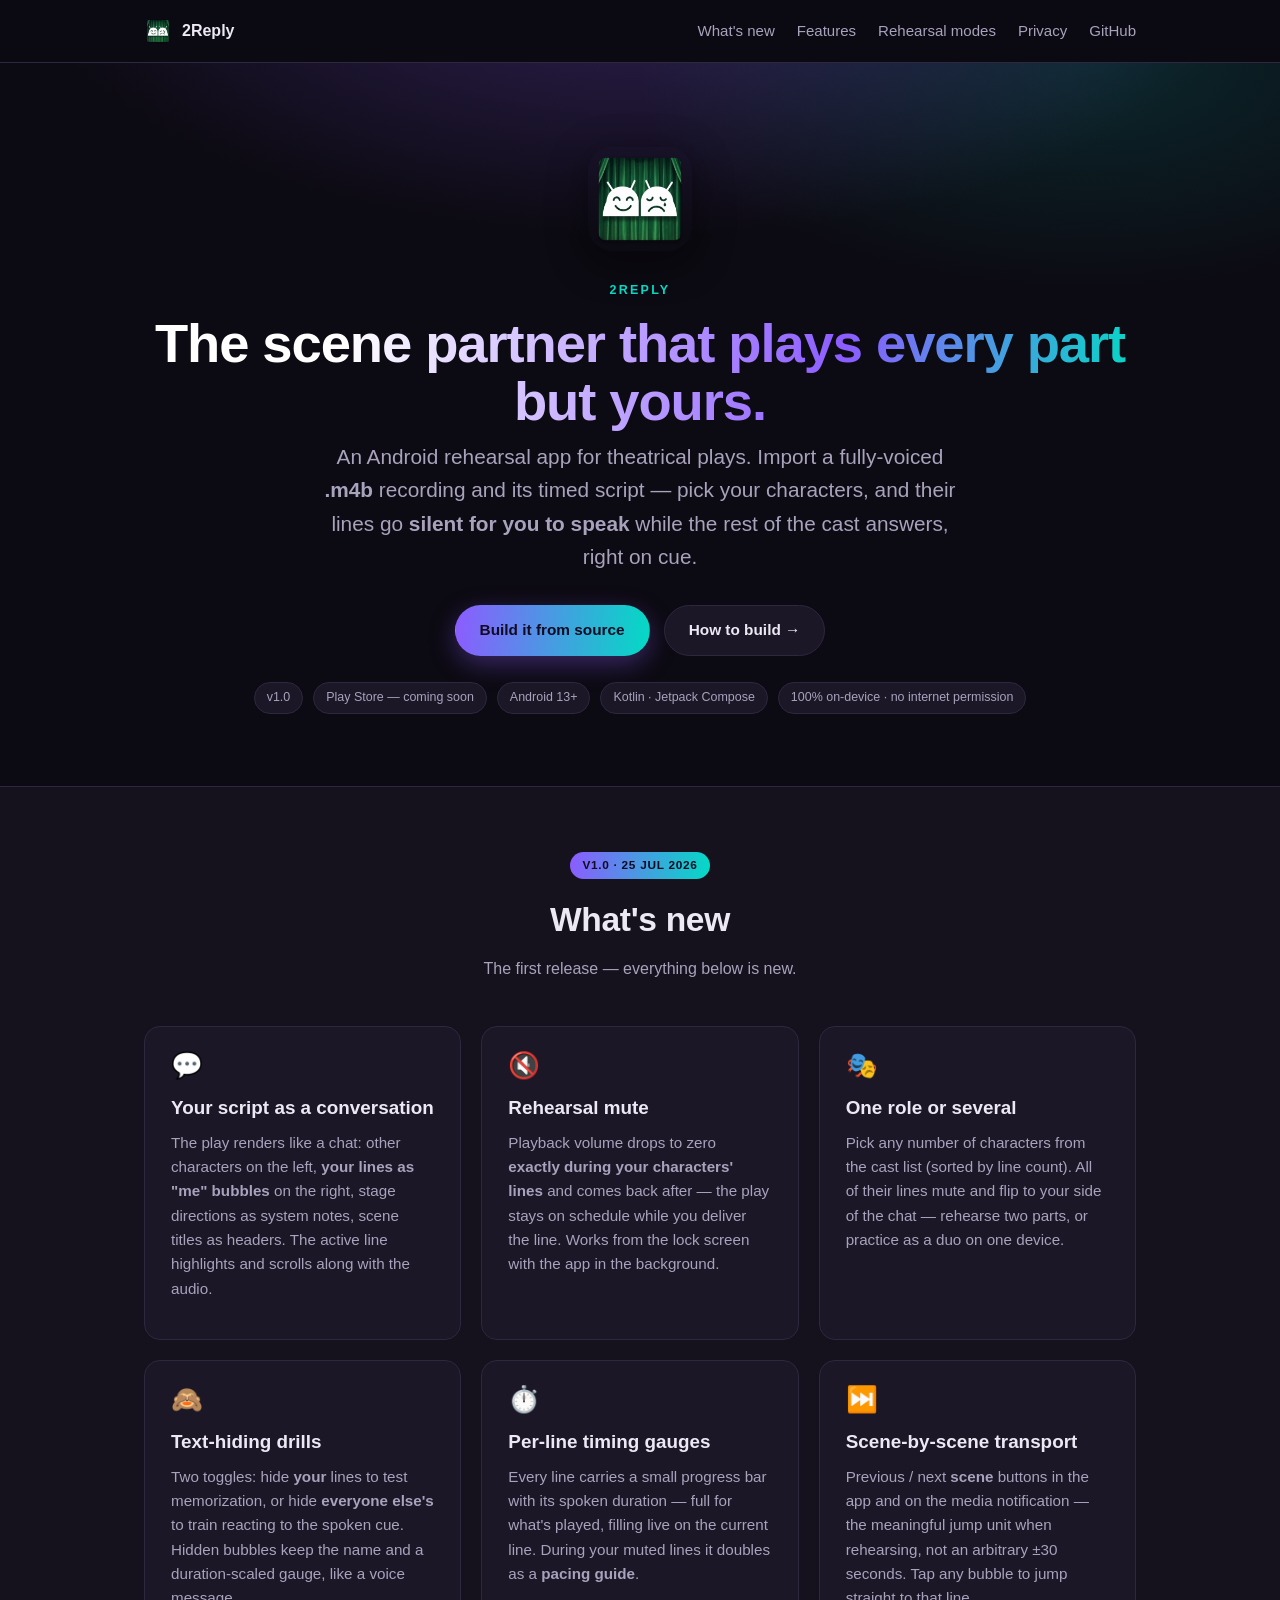
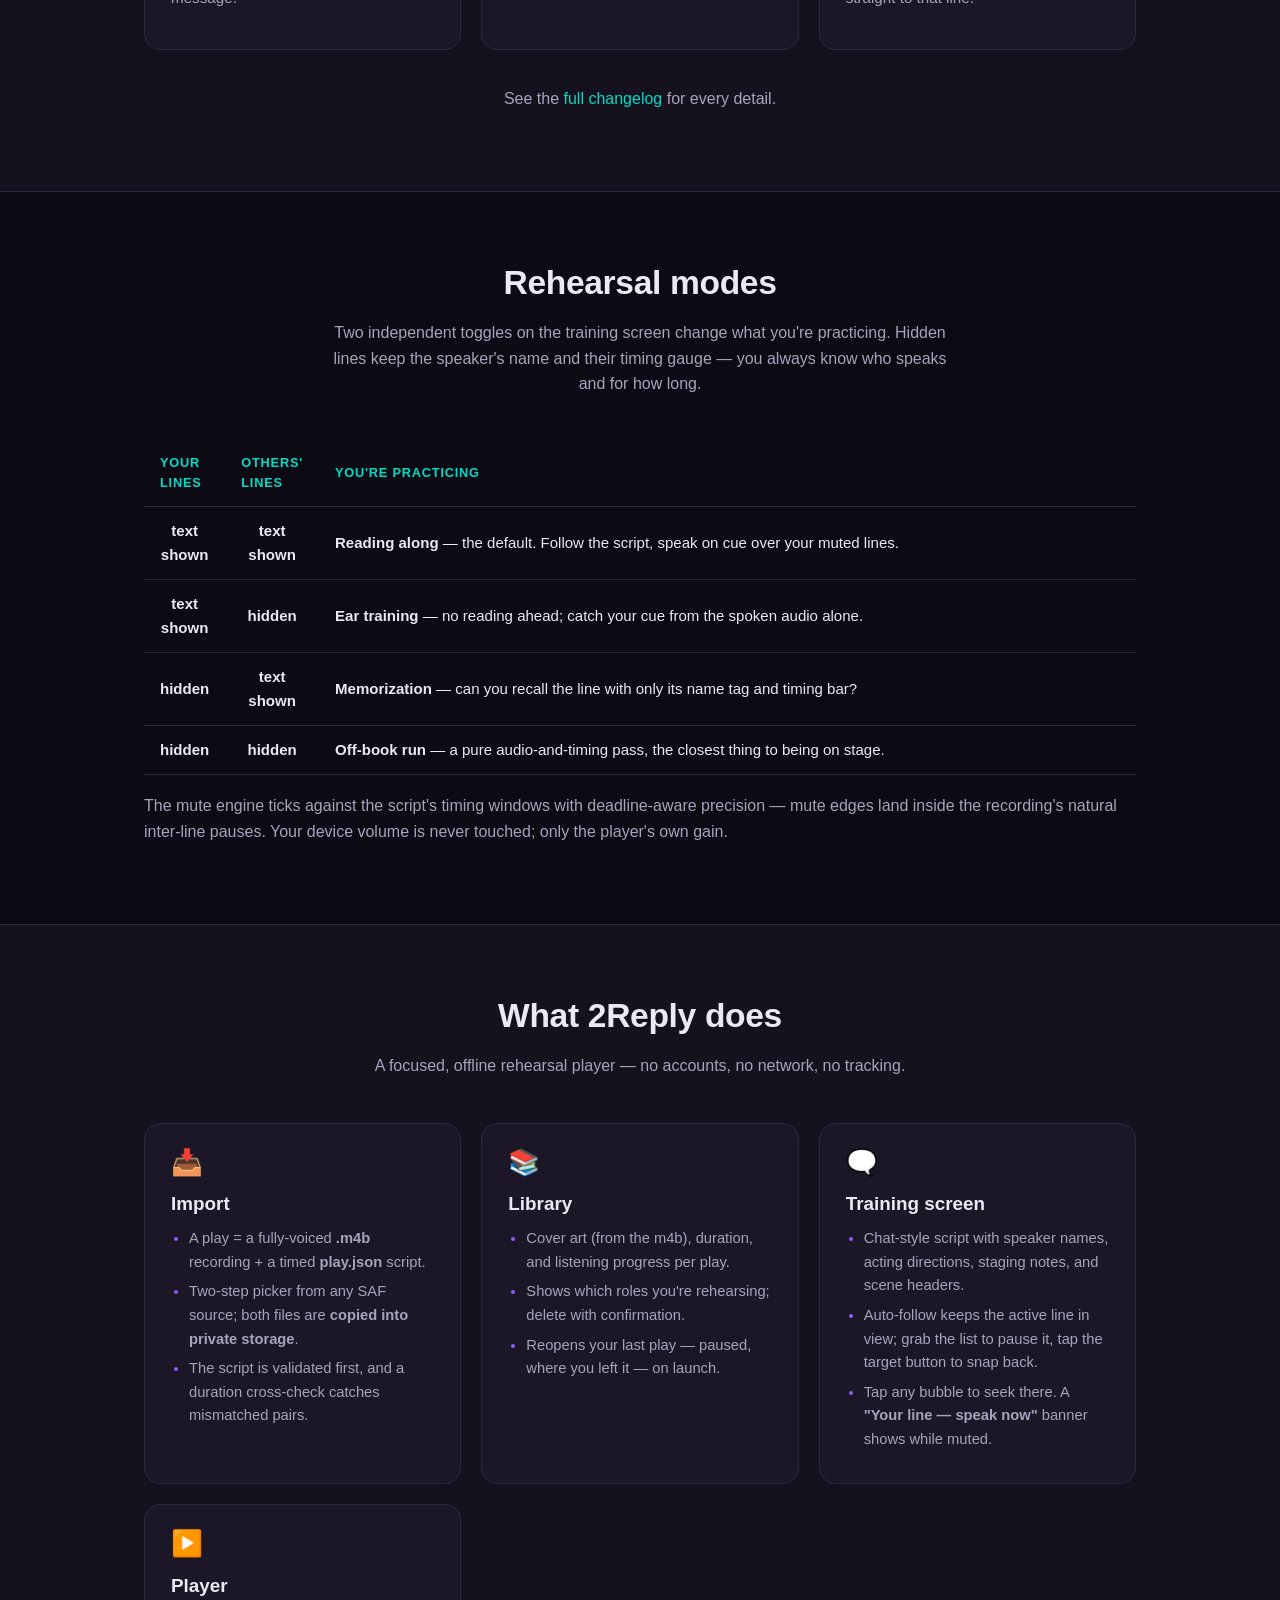
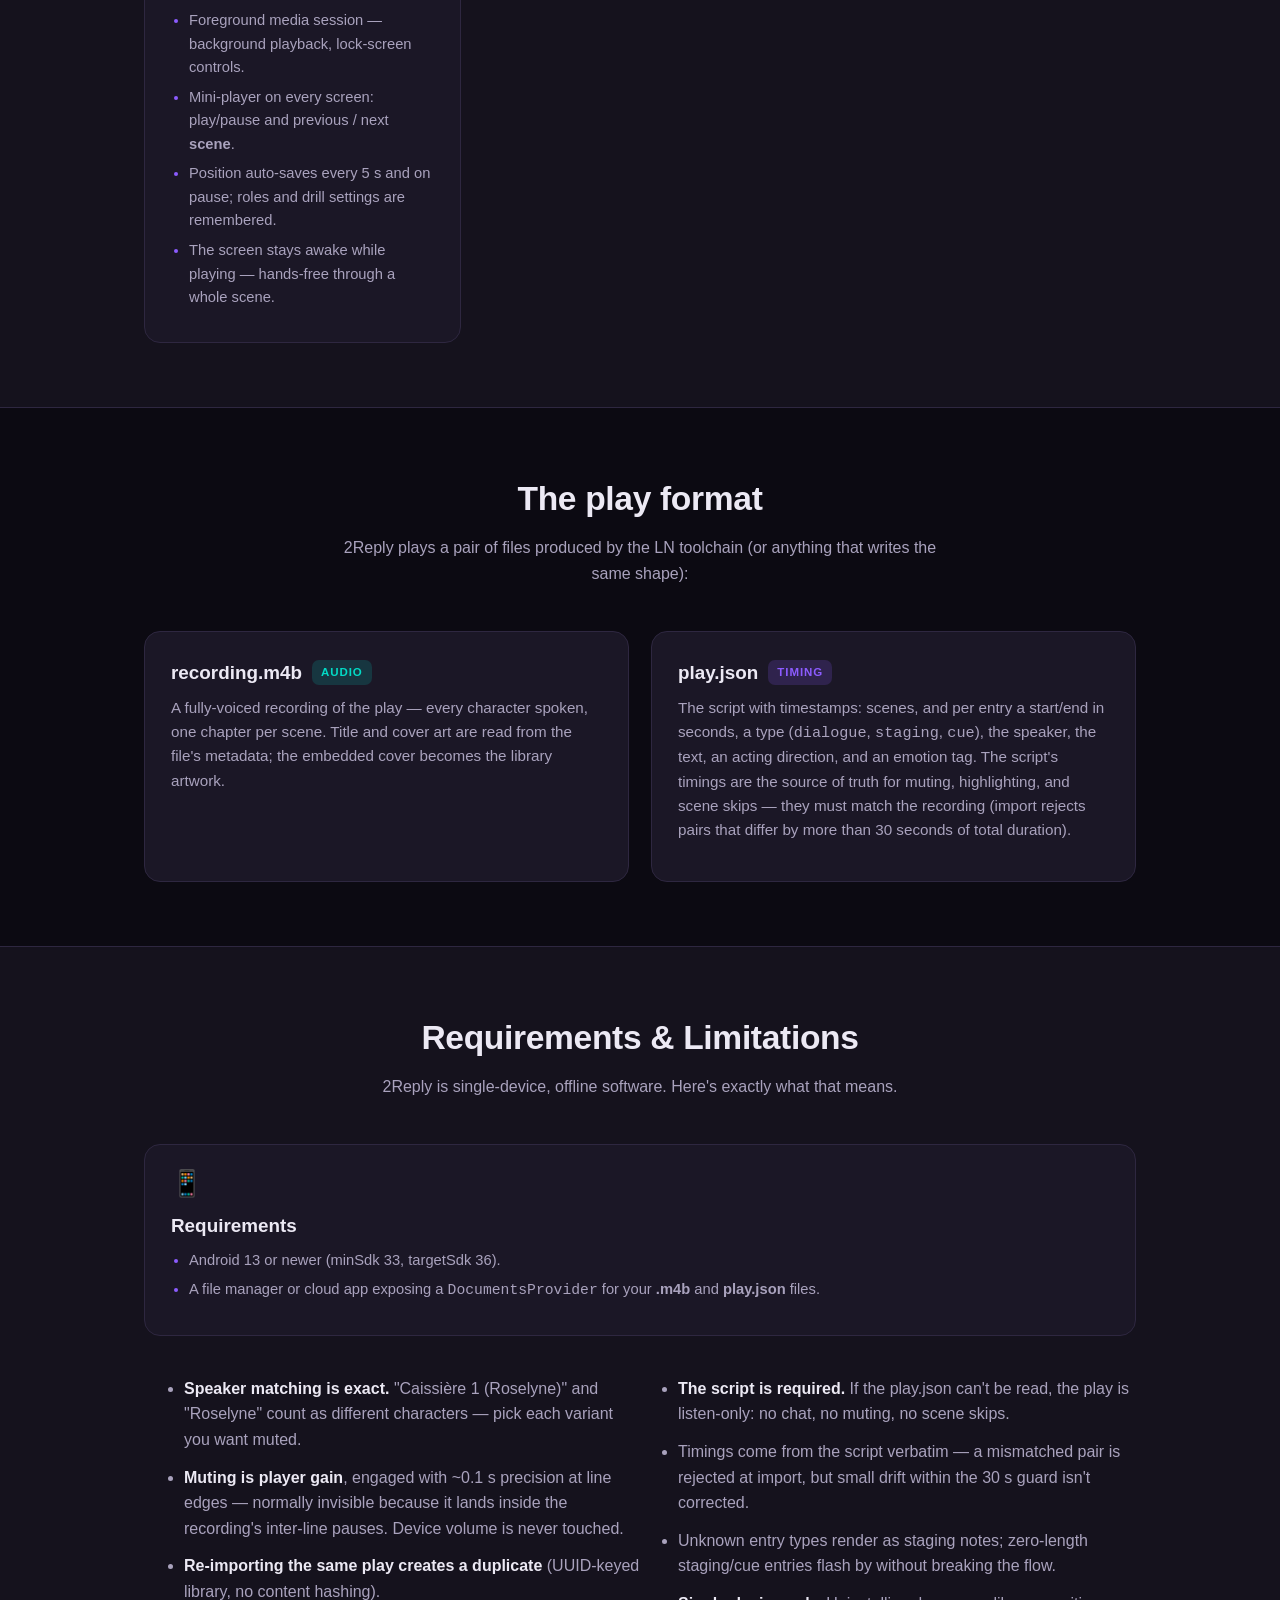
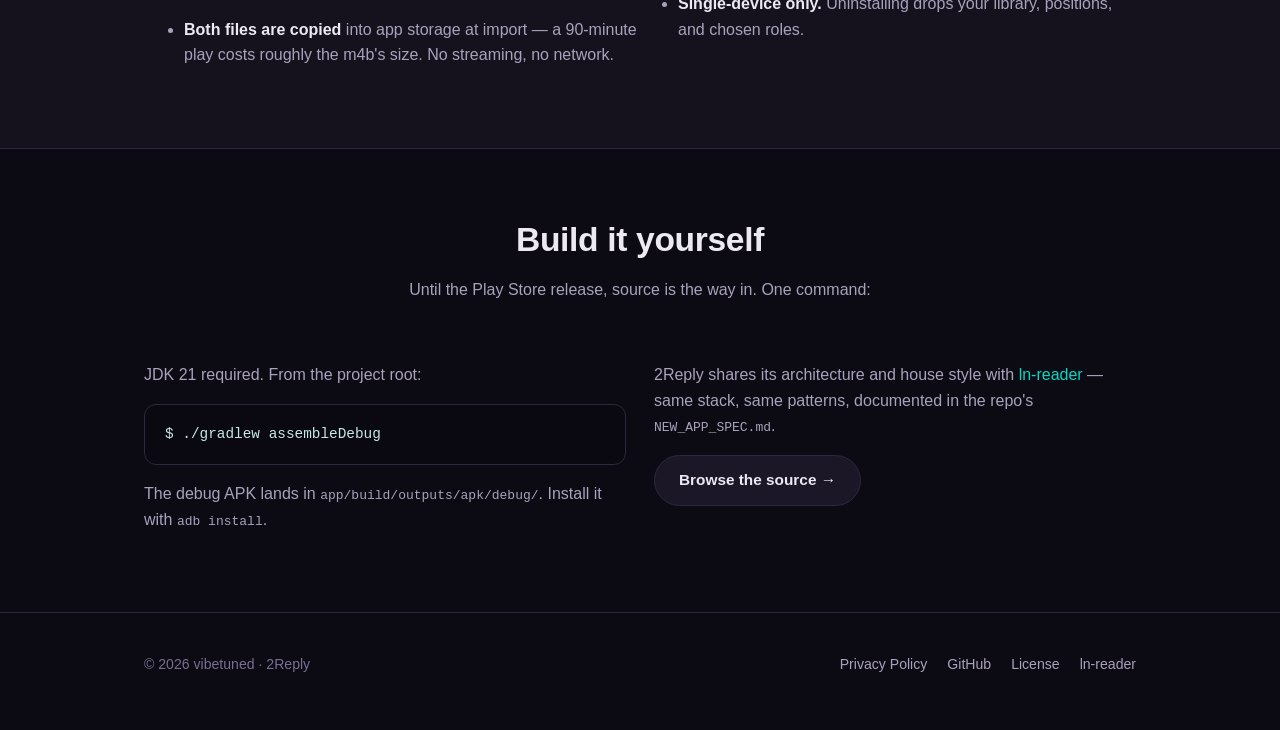
==== docs/index.html @ d9cfae7e "first commit" ====
<!DOCTYPE html>
<html lang="en">
<head>
  <meta charset="utf-8" />
  <meta name="viewport" content="width=device-width, initial-scale=1" />
  <title>2Reply — rehearse your lines</title>
  <meta name="description" content="An Android rehearsal partner for theatrical plays. Import a fully-voiced recording plus its timed script; your characters' lines go silent for you to speak while the rest of the cast answers on cue." />
  <link rel="icon" type="image/webp" href="assets/favicon.webp" />
  <link rel="stylesheet" href="assets/css/style.css" />
  <meta property="og:title" content="2Reply — rehearse your lines" />
  <meta property="og:description" content="The Android app that plays every part but yours. Synced chat-style script, per-line timing gauges, memorization drills — 100% on-device." />
  <meta property="og:type" content="website" />
</head>
<body>
  <nav class="nav">
    <div class="wrap">
      <a class="nav-brand" href="index.html">
        <img src="assets/icon.webp" alt="2Reply icon" />
        <span>2Reply</span>
      </a>
      <div class="nav-links">
        <a href="#whatsnew">What's new</a>
        <a href="#features" class="hide-sm">Features</a>
        <a href="#modes" class="hide-sm">Rehearsal&nbsp;modes</a>
        <a href="privacy.html">Privacy</a>
        <a href="https://github.com/vibetuned/to-reply">GitHub</a>
      </div>
    </div>
  </nav>

  <header class="hero">
    <div class="wrap">
      <img class="hero-icon" src="assets/icon.webp" alt="2Reply app icon" />
      <p class="eyebrow">2Reply</p>
      <h1>The scene partner that plays every part but yours.</h1>
      <p class="tagline">
        An Android rehearsal app for theatrical plays. Import a fully-voiced
        <strong>.m4b</strong> recording and its timed script — pick your characters, and
        their lines go <strong>silent for you to speak</strong> while the rest of the cast
        answers, right on cue.
      </p>
      <div class="cta-row">
        <a class="btn btn-primary" href="https://github.com/vibetuned/to-reply">Build it from source</a>
        <a class="btn btn-ghost" href="#build">How to build →</a>
      </div>
      <div class="badge-row">
        <span class="badge">v1.0</span>
        <span class="badge">Play Store — coming soon</span>
        <span class="badge">Android 13+</span>
        <span class="badge">Kotlin · Jetpack Compose</span>
        <span class="badge">100% on-device · no internet permission</span>
      </div>
    </div>
  </header>

  <!-- What's new -->
  <section id="whatsnew" class="alt">
    <div class="wrap">
      <div class="section-head">
        <span class="ver-pill">v1.0 · 25 Jul 2026</span>
        <h2>What's new</h2>
        <p>The first release — everything below is new.</p>
      </div>
      <div class="grid">
        <div class="card">
          <span class="ico">💬</span>
          <h3>Your script as a conversation</h3>
          <p>The play renders like a chat: other characters on the left, <strong>your lines as "me" bubbles</strong> on the right, stage directions as system notes, scene titles as headers. The active line highlights and scrolls along with the audio.</p>
        </div>
        <div class="card">
          <span class="ico">🔇</span>
          <h3>Rehearsal mute</h3>
          <p>Playback volume drops to zero <strong>exactly during your characters' lines</strong> and comes back after — the play stays on schedule while you deliver the line. Works from the lock screen with the app in the background.</p>
        </div>
        <div class="card">
          <span class="ico">🎭</span>
          <h3>One role or several</h3>
          <p>Pick any number of characters from the cast list (sorted by line count). All of their lines mute and flip to your side of the chat — rehearse two parts, or practice as a duo on one device.</p>
        </div>
        <div class="card">
          <span class="ico">🙈</span>
          <h3>Text-hiding drills</h3>
          <p>Two toggles: hide <strong>your</strong> lines to test memorization, or hide <strong>everyone else's</strong> to train reacting to the spoken cue. Hidden bubbles keep the name and a duration-scaled gauge, like a voice message.</p>
        </div>
        <div class="card">
          <span class="ico">⏱️</span>
          <h3>Per-line timing gauges</h3>
          <p>Every line carries a small progress bar with its spoken duration — full for what's played, filling live on the current line. During your muted lines it doubles as a <strong>pacing guide</strong>.</p>
        </div>
        <div class="card">
          <span class="ico">⏭️</span>
          <h3>Scene-by-scene transport</h3>
          <p>Previous / next <strong>scene</strong> buttons in the app and on the media notification — the meaningful jump unit when rehearsing, not an arbitrary ±30 seconds. Tap any bubble to jump straight to that line.</p>
        </div>
      </div>
      <p class="changelog-foot">
        See the <a href="https://github.com/vibetuned/to-reply/blob/main/CHANGELOG.md">full changelog</a> for every detail.
      </p>
    </div>
  </section>

  <!-- Rehearsal modes -->
  <section id="modes">
    <div class="wrap">
      <div class="section-head">
        <h2>Rehearsal modes</h2>
        <p>
          Two independent toggles on the training screen change what you're practicing.
          Hidden lines keep the speaker's name and their timing gauge — you always know
          who speaks and for how long.
        </p>
      </div>
      <div class="table-wrap">
        <table>
          <thead>
            <tr><th>Your lines</th><th>Others' lines</th><th>You're practicing</th></tr>
          </thead>
          <tbody>
            <tr>
              <td>text shown</td><td>text shown</td>
              <td><strong>Reading along</strong> — the default. Follow the script, speak on cue over your muted lines.</td>
            </tr>
            <tr>
              <td>text shown</td><td>hidden</td>
              <td><strong>Ear training</strong> — no reading ahead; catch your cue from the spoken audio alone.</td>
            </tr>
            <tr>
              <td>hidden</td><td>text shown</td>
              <td><strong>Memorization</strong> — can you recall the line with only its name tag and timing bar?</td>
            </tr>
            <tr>
              <td>hidden</td><td>hidden</td>
              <td><strong>Off-book run</strong> — a pure audio-and-timing pass, the closest thing to being on stage.</td>
            </tr>
          </tbody>
        </table>
      </div>
      <p style="color:var(--text-dim);margin-top:18px;">
        The mute engine ticks against the script's timing windows with deadline-aware
        precision — mute edges land inside the recording's natural inter-line pauses. Your
        device volume is never touched; only the player's own gain.
      </p>
    </div>
  </section>

  <!-- Features -->
  <section id="features" class="alt">
    <div class="wrap">
      <div class="section-head">
        <h2>What 2Reply does</h2>
        <p>A focused, offline rehearsal player — no accounts, no network, no tracking.</p>
      </div>
      <div class="grid">
        <div class="card">
          <span class="ico">📥</span>
          <h3>Import</h3>
          <ul>
            <li>A play = a fully-voiced <strong>.m4b</strong> recording + a timed <strong>play.json</strong> script.</li>
            <li>Two-step picker from any SAF source; both files are <strong>copied into private storage</strong>.</li>
            <li>The script is validated first, and a duration cross-check catches mismatched pairs.</li>
          </ul>
        </div>
        <div class="card">
          <span class="ico">📚</span>
          <h3>Library</h3>
          <ul>
            <li>Cover art (from the m4b), duration, and listening progress per play.</li>
            <li>Shows which roles you're rehearsing; delete with confirmation.</li>
            <li>Reopens your last play — paused, where you left it — on launch.</li>
          </ul>
        </div>
        <div class="card">
          <span class="ico">🗨️</span>
          <h3>Training screen</h3>
          <ul>
            <li>Chat-style script with speaker names, acting directions, staging notes, and scene headers.</li>
            <li>Auto-follow keeps the active line in view; grab the list to pause it, tap the target button to snap back.</li>
            <li>Tap any bubble to seek there. A <strong>"Your line — speak now"</strong> banner shows while muted.</li>
          </ul>
        </div>
        <div class="card">
          <span class="ico">▶️</span>
          <h3>Player</h3>
          <ul>
            <li>Foreground media session — background playback, lock-screen controls.</li>
            <li>Mini-player on every screen: play/pause and previous / next <strong>scene</strong>.</li>
            <li>Position auto-saves every 5 s and on pause; roles and drill settings are remembered.</li>
            <li>The screen stays awake while playing — hands-free through a whole scene.</li>
          </ul>
        </div>
      </div>
    </div>
  </section>

  <!-- Play format -->
  <section id="format">
    <div class="wrap">
      <div class="section-head">
        <h2>The play format</h2>
        <p>2Reply plays a pair of files produced by the LN toolchain (or anything that writes the same shape):</p>
      </div>
      <div class="split">
        <div class="card">
          <h3>recording.m4b <span class="tag consume">audio</span></h3>
          <p>
            A fully-voiced recording of the play — every character spoken, one chapter per
            scene. Title and cover art are read from the file's metadata; the embedded
            cover becomes the library artwork.
          </p>
        </div>
        <div class="card">
          <h3>play.json <span class="tag create">timing</span></h3>
          <p>
            The script with timestamps: scenes, and per entry a start/end in seconds, a
            type (<code>dialogue</code>, <code>staging</code>, <code>cue</code>), the
            speaker, the text, an acting direction, and an emotion tag. The script's
            timings are the source of truth for muting, highlighting, and scene skips —
            they must match the recording (import rejects pairs that differ by more
            than 30&nbsp;seconds of total duration).
          </p>
        </div>
      </div>
    </div>
  </section>

  <!-- Requirements & limits -->
  <section class="alt">
    <div class="wrap">
      <div class="section-head">
        <h2>Requirements &amp; Limitations</h2>
        <p>2Reply is single-device, offline software. Here's exactly what that means.</p>
      </div>
      <div class="grid" style="margin-bottom:40px;">
        <div class="card">
          <span class="ico">📱</span>
          <h3>Requirements</h3>
          <ul>
            <li>Android 13 or newer (minSdk 33, targetSdk 36).</li>
            <li>A file manager or cloud app exposing a <code>DocumentsProvider</code> for your <strong>.m4b</strong> and <strong>play.json</strong> files.</li>
          </ul>
        </div>
      </div>
      <ul class="limits">
        <li><strong>Speaker matching is exact.</strong> "Caissière 1 (Roselyne)" and "Roselyne" count as different characters — pick each variant you want muted.</li>
        <li><strong>Muting is player gain</strong>, engaged with ~0.1 s precision at line edges — normally invisible because it lands inside the recording's inter-line pauses. Device volume is never touched.</li>
        <li><strong>Re-importing the same play creates a duplicate</strong> (UUID-keyed library, no content hashing).</li>
        <li><strong>Both files are copied</strong> into app storage at import — a 90-minute play costs roughly the m4b's size. No streaming, no network.</li>
        <li><strong>The script is required.</strong> If the play.json can't be read, the play is listen-only: no chat, no muting, no scene skips.</li>
        <li>Timings come from the script verbatim — a mismatched pair is rejected at import, but small drift within the 30 s guard isn't corrected.</li>
        <li>Unknown entry types render as staging notes; zero-length staging/cue entries flash by without breaking the flow.</li>
        <li><strong>Single-device only.</strong> Uninstalling drops your library, positions, and chosen roles.</li>
      </ul>
    </div>
  </section>

  <!-- Build -->
  <section id="build">
    <div class="wrap">
      <div class="section-head">
        <h2>Build it yourself</h2>
        <p>Until the Play Store release, source is the way in. One command:</p>
      </div>
      <div class="build-grid">
        <div>
          <p style="color:var(--text-dim);">JDK 21 required. From the project root:</p>
          <div class="code">$ ./gradlew assembleDebug</div>
          <p style="color:var(--text-dim);margin-top:16px;">
            The debug APK lands in <code>app/build/outputs/apk/debug/</code>.
            Install it with <code>adb install</code>.
          </p>
        </div>
        <div>
          <p style="color:var(--text-dim);">
            2Reply shares its architecture and house style with
            <a href="https://ln.vibetuned.com">ln-reader</a> — same stack, same patterns,
            documented in the repo's <code>NEW_APP_SPEC.md</code>.
          </p>
          <a class="btn btn-ghost" href="https://github.com/vibetuned/to-reply">Browse the source →</a>
        </div>
      </div>
    </div>
  </section>

  <footer>
    <div class="wrap">
      <span>© 2026 vibetuned · 2Reply</span>
      <div class="foot-links">
        <a href="privacy.html">Privacy Policy</a>
        <a href="https://github.com/vibetuned/to-reply">GitHub</a>
        <a href="https://github.com/vibetuned/to-reply/blob/main/LICENSE">License</a>
        <a href="https://ln.vibetuned.com">ln-reader</a>
      </div>
    </div>
  </footer>
</body>
</html>
---- docs/assets/css/style.css ----
/* Lectures and Narrations — ln-reader site
   Palette pulled from the app theme: purple_500 #6200EE, purple_700 #3700B3,
   teal_200 #03DAC5, near-black window background. */

:root {
  --bg: #0c0a12;
  --bg-soft: #15121d;
  --surface: #1b1726;
  --surface-2: #221d30;
  --border: #2e2740;
  --text: #ece9f4;
  --text-dim: #a9a2bd;
  --text-faint: #786f93;
  --purple: #8c5cff;
  --purple-deep: #6200ee;
  --teal: #03dac5;
  --radius: 16px;
  --maxw: 1040px;
  --shadow: 0 10px 40px rgba(0, 0, 0, 0.45);
}

* { box-sizing: border-box; }

html { scroll-behavior: smooth; }

body {
  margin: 0;
  background: var(--bg);
  color: var(--text);
  font-family: -apple-system, BlinkMacSystemFont, "Segoe UI", Roboto, Helvetica,
    Arial, sans-serif;
  line-height: 1.6;
  -webkit-font-smoothing: antialiased;
}

a { color: var(--teal); text-decoration: none; }
a:hover { text-decoration: underline; }

.wrap { max-width: var(--maxw); margin: 0 auto; padding: 0 24px; }

/* ---------- Top nav ---------- */
.nav {
  position: sticky;
  top: 0;
  z-index: 20;
  backdrop-filter: blur(12px);
  background: rgba(12, 10, 18, 0.72);
  border-bottom: 1px solid var(--border);
}
.nav .wrap {
  display: flex;
  align-items: center;
  gap: 16px;
  height: 62px;
}
.nav-brand {
  display: flex;
  align-items: center;
  gap: 10px;
  font-weight: 700;
  color: var(--text);
}
.nav-brand img { width: 28px; height: 28px; border-radius: 7px; }
.nav-links { margin-left: auto; display: flex; gap: 22px; align-items: center; }
.nav-links a { color: var(--text-dim); font-size: 0.94rem; font-weight: 500; }
.nav-links a:hover { color: var(--text); text-decoration: none; }

/* ---------- Hero ---------- */
.hero {
  position: relative;
  overflow: hidden;
  padding: 84px 0 72px;
  text-align: center;
  background:
    radial-gradient(900px 420px at 50% -120px, rgba(140, 92, 255, 0.30), transparent 70%),
    radial-gradient(700px 360px at 85% 0, rgba(3, 218, 197, 0.14), transparent 65%);
}
.hero-icon {
  width: 104px;
  height: 104px;
  border-radius: 24px;
  box-shadow: var(--shadow);
  margin-bottom: 22px;
}
.hero h1 {
  font-size: clamp(2.2rem, 5vw, 3.4rem);
  line-height: 1.08;
  margin: 0 0 8px;
  letter-spacing: -0.02em;
  background: linear-gradient(95deg, #fff 20%, var(--purple) 70%, var(--teal));
  -webkit-background-clip: text;
  background-clip: text;
  color: transparent;
}
.hero .eyebrow {
  text-transform: uppercase;
  letter-spacing: 0.18em;
  font-size: 0.78rem;
  font-weight: 700;
  color: var(--teal);
  margin: 0 0 14px;
}
.hero .tagline {
  font-size: clamp(1.05rem, 2.2vw, 1.3rem);
  color: var(--text-dim);
  max-width: 640px;
  margin: 0 auto 32px;
}
.cta-row { display: flex; gap: 14px; justify-content: center; flex-wrap: wrap; }
.btn {
  display: inline-flex;
  align-items: center;
  gap: 8px;
  padding: 12px 24px;
  border-radius: 999px;
  font-weight: 600;
  font-size: 0.96rem;
  border: 1px solid transparent;
  transition: transform 0.12s ease, box-shadow 0.12s ease, background 0.12s ease;
}
.btn:hover { text-decoration: none; transform: translateY(-1px); }
.btn-primary {
  color: #120b22;
  background: linear-gradient(95deg, var(--purple), var(--teal));
  box-shadow: 0 8px 26px rgba(140, 92, 255, 0.35);
}
.btn-ghost { color: var(--text); border-color: var(--border); background: var(--surface); }
.btn-ghost:hover { background: var(--surface-2); }
.btn svg { width: 18px; height: 18px; flex-shrink: 0; fill: currentColor; }
.btn-play { font-weight: 700; }

/* card link */
.card-link {
  display: inline-flex;
  align-items: center;
  gap: 6px;
  margin-top: 14px;
  font-size: 0.9rem;
  font-weight: 600;
}

/* version pill in a section head */
.ver-pill {
  display: inline-block;
  font-size: 0.74rem;
  font-weight: 700;
  letter-spacing: 0.06em;
  text-transform: uppercase;
  color: #120b22;
  background: linear-gradient(95deg, var(--purple), var(--teal));
  padding: 4px 12px;
  border-radius: 999px;
  margin-bottom: 14px;
}
.changelog-foot { text-align: center; margin-top: 36px; color: var(--text-dim); }

.badge-row {
  display: flex;
  gap: 10px;
  justify-content: center;
  flex-wrap: wrap;
  margin-top: 26px;
}
.badge {
  font-size: 0.78rem;
  color: var(--text-dim);
  background: var(--surface);
  border: 1px solid var(--border);
  padding: 5px 12px;
  border-radius: 999px;
}

/* ---------- Sections ---------- */
section { padding: 64px 0; }
.section-head { text-align: center; margin-bottom: 44px; }
.section-head h2 {
  font-size: clamp(1.6rem, 3.2vw, 2.1rem);
  margin: 0 0 10px;
  letter-spacing: -0.01em;
}
.section-head p { color: var(--text-dim); margin: 0; max-width: 620px; margin: 0 auto; }

.alt { background: var(--bg-soft); border-top: 1px solid var(--border); border-bottom: 1px solid var(--border); }

/* Ecosystem split */
.split { display: grid; grid-template-columns: 1fr 1fr; gap: 22px; }
.split .card h3 { display: flex; align-items: center; gap: 10px; }
.tag {
  font-size: 0.72rem;
  font-weight: 700;
  text-transform: uppercase;
  letter-spacing: 0.08em;
  padding: 3px 9px;
  border-radius: 7px;
}
.tag.create { background: rgba(140, 92, 255, 0.18); color: var(--purple); }
.tag.consume { background: rgba(3, 218, 197, 0.16); color: var(--teal); }

/* Feature grid */
.grid {
  display: grid;
  grid-template-columns: repeat(auto-fit, minmax(280px, 1fr));
  gap: 20px;
}
.card {
  background: var(--surface);
  border: 1px solid var(--border);
  border-radius: var(--radius);
  padding: 26px;
}
.card:hover { border-color: #3c3357; }
.card .ico { font-size: 1.6rem; line-height: 1; margin-bottom: 14px; display: block; }
.card h3 { margin: 0 0 8px; font-size: 1.18rem; }
.card p { margin: 0 0 12px; color: var(--text-dim); font-size: 0.95rem; }
.card ul { margin: 0; padding-left: 18px; color: var(--text-dim); font-size: 0.92rem; }
.card ul li { margin-bottom: 6px; }
.card ul li::marker { color: var(--purple); }

/* Sync table */
.table-wrap { overflow-x: auto; }
table { width: 100%; border-collapse: collapse; font-size: 0.94rem; }
th, td { padding: 12px 16px; text-align: left; border-bottom: 1px solid var(--border); }
thead th { color: var(--teal); font-size: 0.8rem; text-transform: uppercase; letter-spacing: 0.06em; }
tbody tr:hover { background: var(--surface); }
td:first-child, td:nth-child(2) { text-align: center; font-weight: 700; width: 70px; }

/* Limits list */
.limits { columns: 2; column-gap: 36px; }
.limits li { margin-bottom: 12px; color: var(--text-dim); break-inside: avoid; }
.limits li strong { color: var(--text); }

/* Build / code */
.code {
  background: #0a0810;
  border: 1px solid var(--border);
  border-radius: 12px;
  padding: 18px 20px;
  font-family: "SFMono-Regular", Consolas, "Liberation Mono", Menlo, monospace;
  font-size: 0.9rem;
  color: #c6e9e4;
  overflow-x: auto;
}
.build-grid { display: grid; grid-template-columns: 1fr 1fr; gap: 28px; align-items: start; }

/* ---------- Footer ---------- */
footer {
  border-top: 1px solid var(--border);
  padding: 40px 0 56px;
  color: var(--text-faint);
  font-size: 0.88rem;
}
footer .wrap { display: flex; flex-wrap: wrap; gap: 16px; align-items: center; justify-content: space-between; }
footer a { color: var(--text-dim); }
.foot-links { display: flex; gap: 20px; }

/* ---------- Doc page (privacy) ---------- */
.doc { padding: 56px 0 72px; }
.doc .wrap { max-width: 760px; }
.doc h1 { font-size: clamp(1.9rem, 4vw, 2.5rem); margin: 0 0 6px; letter-spacing: -0.01em; }
.doc .updated { color: var(--text-faint); font-size: 0.9rem; margin: 0 0 36px; }
.doc h2 { margin: 40px 0 12px; font-size: 1.35rem; padding-top: 6px; }
.doc p, .doc li { color: var(--text-dim); }
.doc strong { color: var(--text); }
.doc ul { padding-left: 20px; }
.doc li { margin-bottom: 8px; }
.doc li::marker { color: var(--purple); }
.callout {
  background: var(--surface);
  border: 1px solid var(--border);
  border-left: 3px solid var(--teal);
  border-radius: 10px;
  padding: 16px 20px;
  margin: 22px 0;
}
.callout p { margin: 0; color: var(--text); }

/* ---------- Responsive ---------- */
@media (max-width: 760px) {
  .split, .build-grid { grid-template-columns: 1fr; }
  .limits { columns: 1; }
  .nav-links { gap: 14px; }
  .nav-links a.hide-sm { display: none; }
}
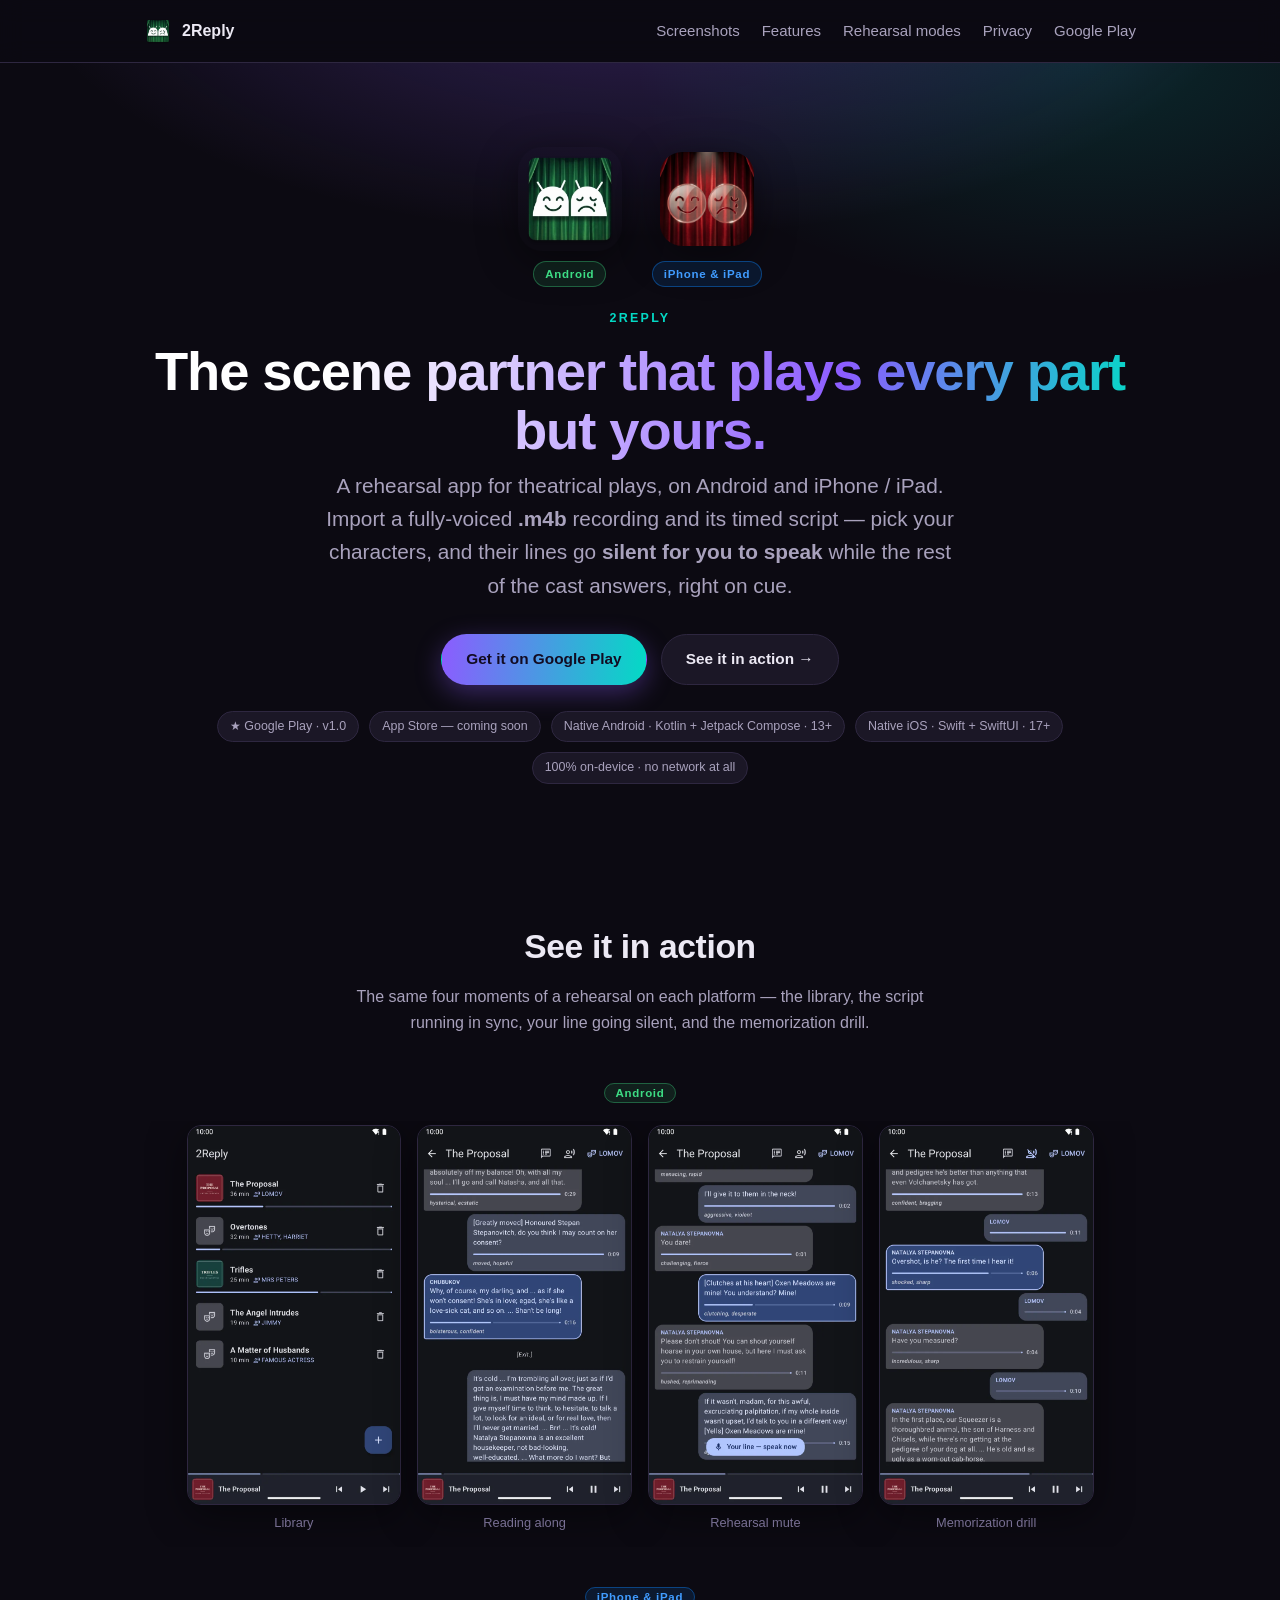
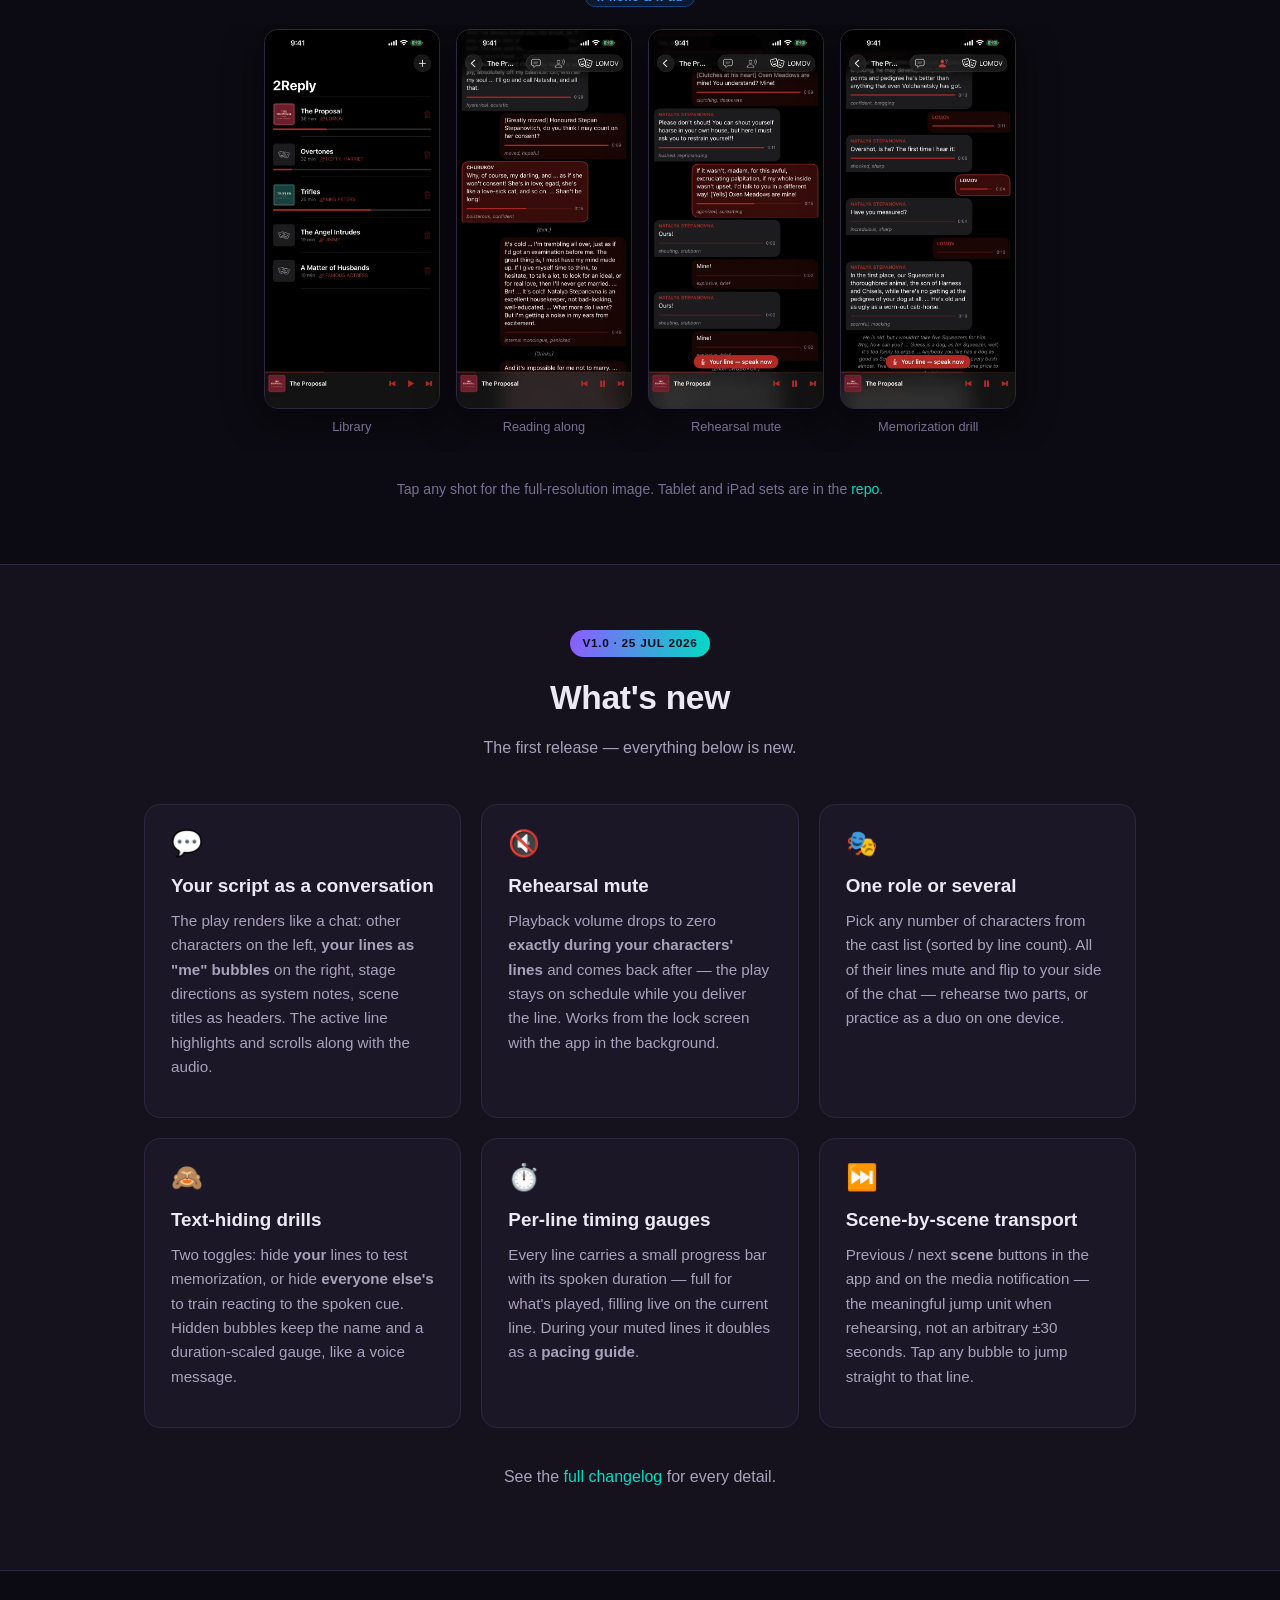
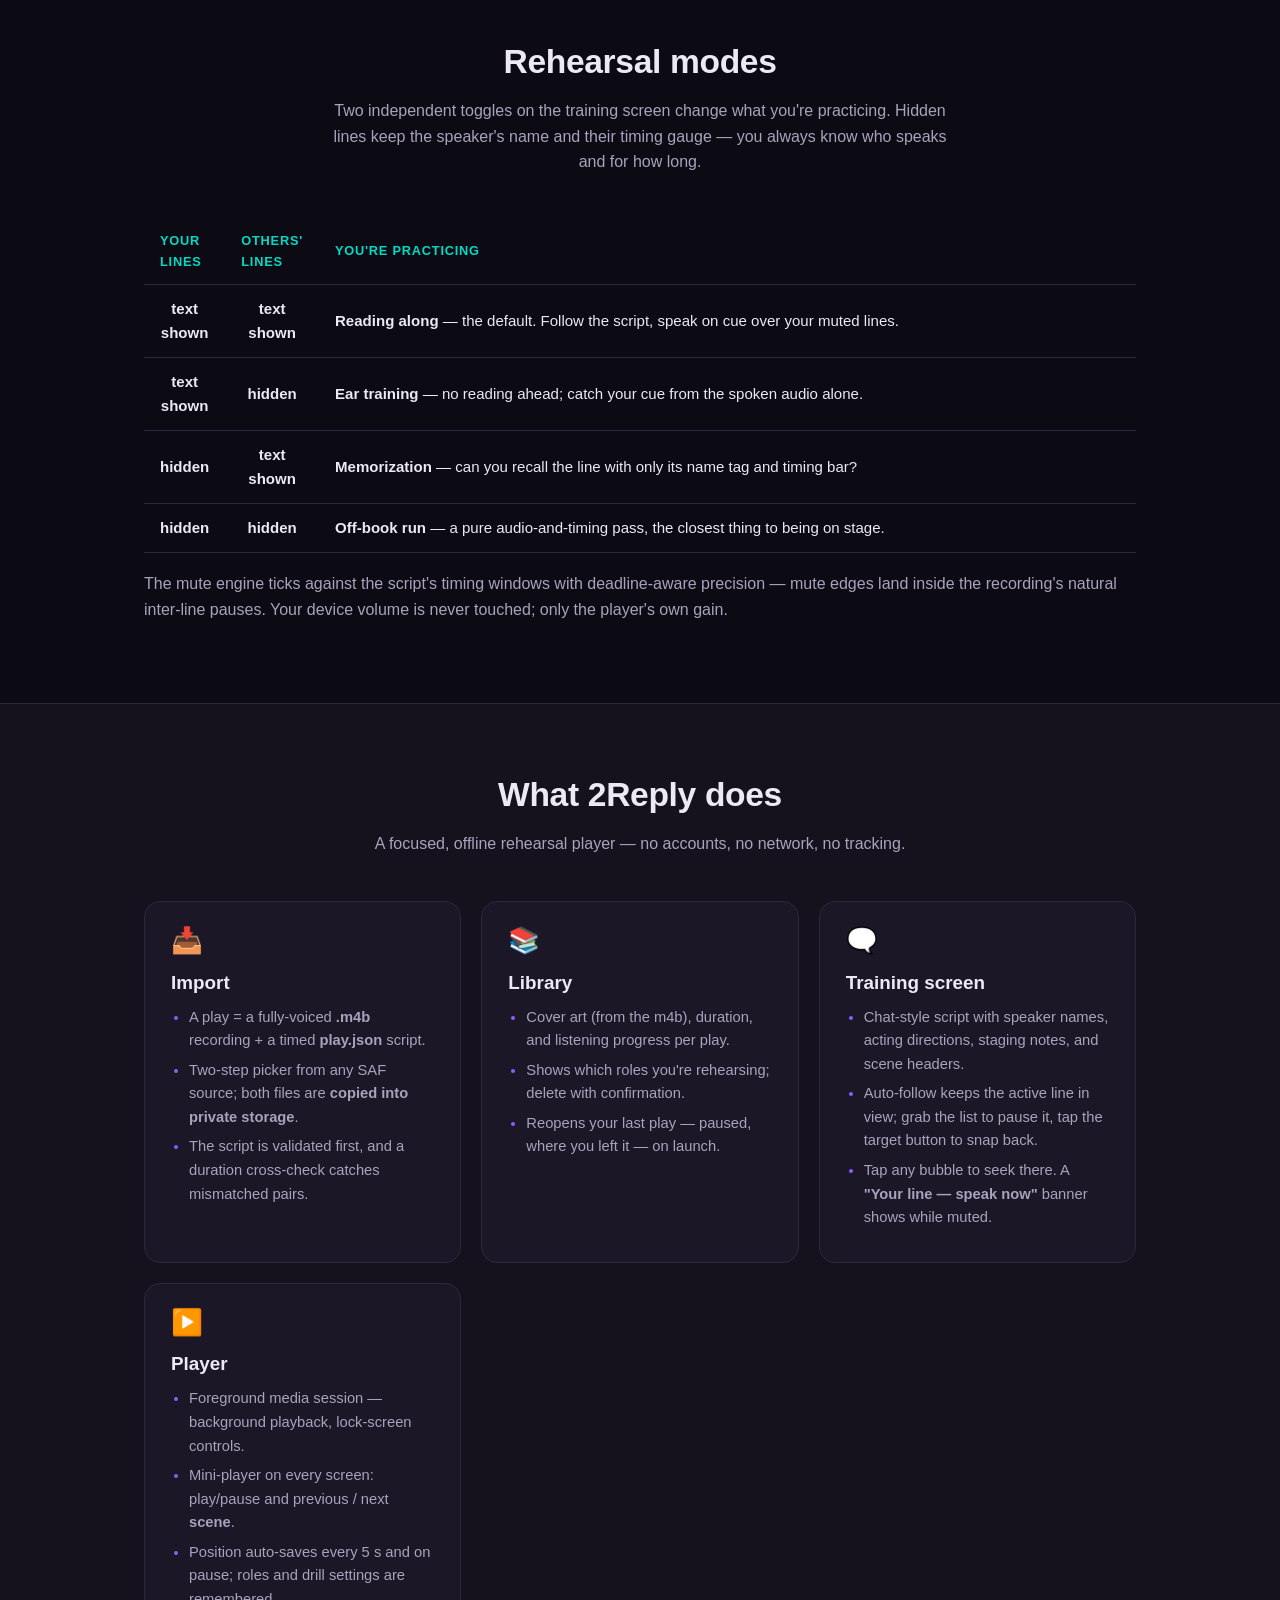
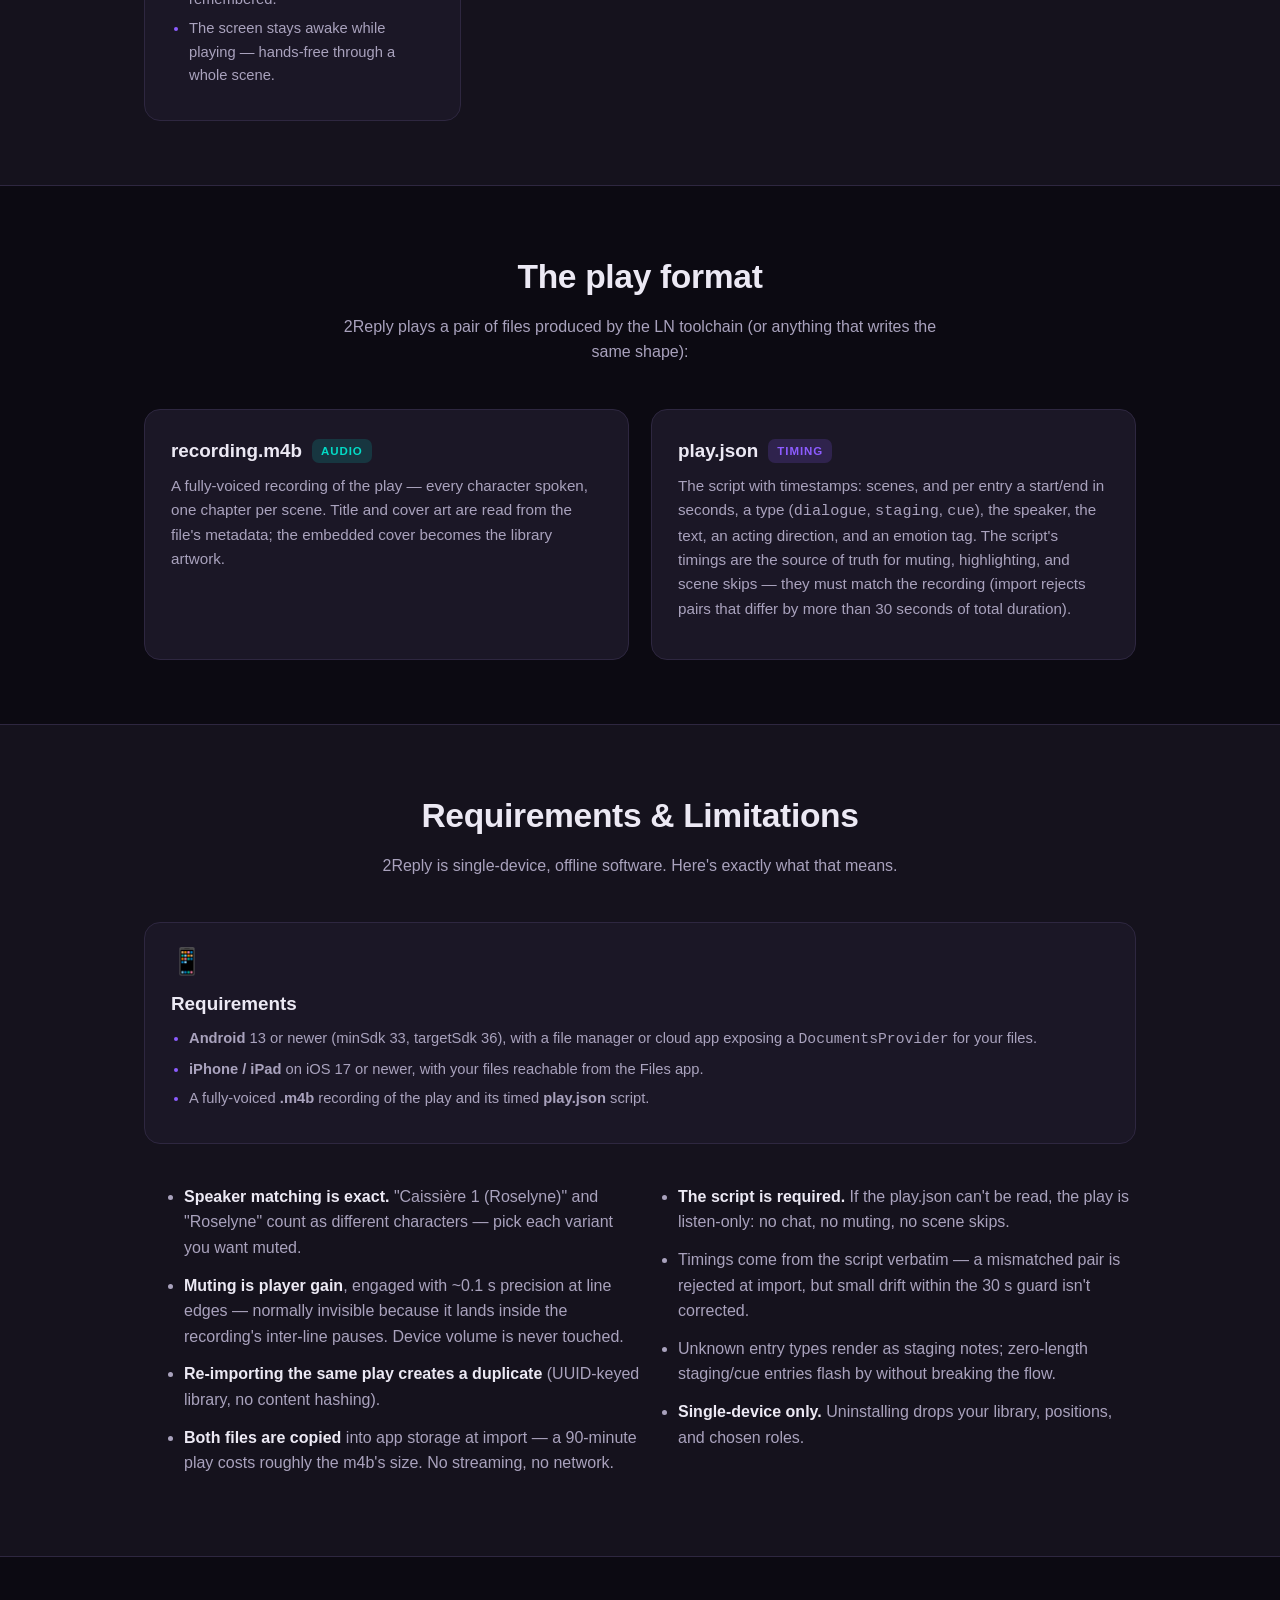
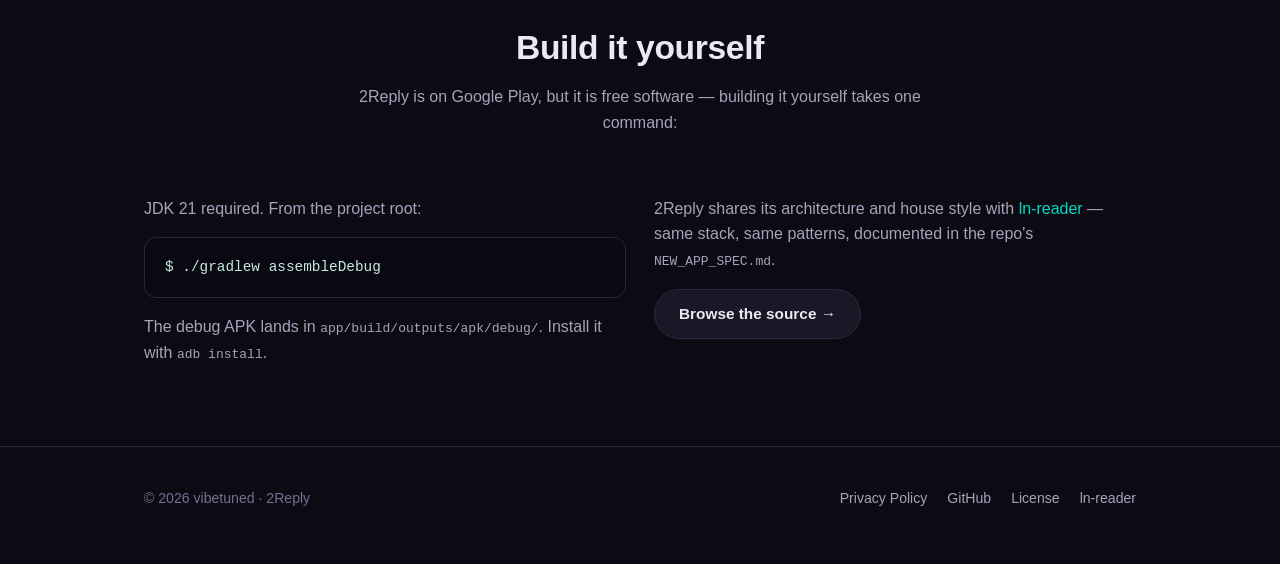
==== commit 3ec75562: "Adding IOS" ====
--- a/docs/index.html
+++ b/docs/index.html
@@ -4,11 +4,11 @@
   <meta charset="utf-8" />
   <meta name="viewport" content="width=device-width, initial-scale=1" />
   <title>2Reply — rehearse your lines</title>
-  <meta name="description" content="An Android rehearsal partner for theatrical plays. Import a fully-voiced recording plus its timed script; your characters' lines go silent for you to speak while the rest of the cast answers on cue." />
+  <meta name="description" content="A rehearsal partner for theatrical plays, on Android and iPhone / iPad. Import a fully-voiced recording plus its timed script; your characters' lines go silent for you to speak while the rest of the cast answers on cue." />
   <link rel="icon" type="image/webp" href="assets/favicon.webp" />
   <link rel="stylesheet" href="assets/css/style.css" />
   <meta property="og:title" content="2Reply — rehearse your lines" />
-  <meta property="og:description" content="The Android app that plays every part but yours. Synced chat-style script, per-line timing gauges, memorization drills — 100% on-device." />
+  <meta property="og:description" content="The app that plays every part but yours, on Android and iPhone / iPad. Synced chat-style script, per-line timing gauges, memorization drills — 100% on-device." />
   <meta property="og:type" content="website" />
 </head>
 <body>
@@ -19,39 +19,85 @@
         <span>2Reply</span>
       </a>
       <div class="nav-links">
-        <a href="#whatsnew">What's new</a>
+        <a href="#screenshots">Screenshots</a>
         <a href="#features" class="hide-sm">Features</a>
         <a href="#modes" class="hide-sm">Rehearsal&nbsp;modes</a>
         <a href="privacy.html">Privacy</a>
-        <a href="https://github.com/vibetuned/to-reply">GitHub</a>
+        <a href="https://play.google.com/store/apps/details?id=com.vibetuned.to_reply">Google&nbsp;Play</a>
       </div>
     </div>
   </nav>
 
   <header class="hero">
     <div class="wrap">
-      <img class="hero-icon" src="assets/icon.webp" alt="2Reply app icon" />
+      <div class="hero-icons">
+        <div class="hero-app">
+          <img class="hero-icon" src="assets/icon.webp" alt="2Reply for Android app icon" />
+          <span class="chip chip-android">Android</span>
+        </div>
+        <div class="hero-app">
+          <img class="hero-icon ios" src="assets/icon-ios.jpg" alt="2Reply for iPhone and iPad app icon" />
+          <span class="chip chip-ios">iPhone &amp; iPad</span>
+        </div>
+      </div>
       <p class="eyebrow">2Reply</p>
       <h1>The scene partner that plays every part but yours.</h1>
       <p class="tagline">
-        An Android rehearsal app for theatrical plays. Import a fully-voiced
+        A rehearsal app for theatrical plays, on Android and iPhone&nbsp;/&nbsp;iPad.
+        Import a fully-voiced
         <strong>.m4b</strong> recording and its timed script — pick your characters, and
         their lines go <strong>silent for you to speak</strong> while the rest of the cast
         answers, right on cue.
       </p>
       <div class="cta-row">
-        <a class="btn btn-primary" href="https://github.com/vibetuned/to-reply">Build it from source</a>
-        <a class="btn btn-ghost" href="#build">How to build →</a>
+        <a class="btn btn-primary btn-play" href="https://play.google.com/store/apps/details?id=com.vibetuned.to_reply">Get it on Google Play</a>
+        <a class="btn btn-ghost" href="#screenshots">See it in action →</a>
       </div>
       <div class="badge-row">
-        <span class="badge">v1.0</span>
-        <span class="badge">Play Store — coming soon</span>
-        <span class="badge">Android 13+</span>
-        <span class="badge">Kotlin · Jetpack Compose</span>
-        <span class="badge">100% on-device · no internet permission</span>
+        <span class="badge">★ Google Play · v1.0</span>
+        <span class="badge">App Store — coming soon</span>
+        <span class="badge badge-android">Native Android · Kotlin + Jetpack Compose · 13+</span>
+        <span class="badge badge-ios">Native iOS · Swift + SwiftUI · 17+</span>
+        <span class="badge">100% on-device · no network at all</span>
       </div>
     </div>
   </header>
+
+  <!-- Screenshots -->
+  <section id="screenshots">
+    <div class="wrap">
+      <div class="section-head">
+        <h2>See it in action</h2>
+        <p>The same four moments of a rehearsal on each platform — the library, the
+          script running in sync, your line going silent, and the memorization drill.</p>
+      </div>
+
+      <div class="shots-group">
+        <div class="shots-label"><span class="chip chip-android">Android</span></div>
+        <div class="shots-row">
+          <figure class="shot"><a href="store-screenshots/phone/01-library.png"><img src="assets/shots/android/01-library.webp" alt="2Reply on Android — the library of imported plays with roles and progress" loading="lazy" /></a><figcaption>Library</figcaption></figure>
+          <figure class="shot"><a href="store-screenshots/phone/02-training-normal.png"><img src="assets/shots/android/02-training-normal.webp" alt="2Reply on Android — the script as a chat, synced to the recording" loading="lazy" /></a><figcaption>Reading along</figcaption></figure>
+          <figure class="shot"><a href="store-screenshots/phone/03-rehearsal-mute.png"><img src="assets/shots/android/03-rehearsal-mute.webp" alt="2Reply on Android — your line playing muted, with the speak-now banner" loading="lazy" /></a><figcaption>Rehearsal mute</figcaption></figure>
+          <figure class="shot"><a href="store-screenshots/phone/04-text-drill.png"><img src="assets/shots/android/04-text-drill.webp" alt="2Reply on Android — your lines collapsed to a name and a timing gauge" loading="lazy" /></a><figcaption>Memorization drill</figcaption></figure>
+        </div>
+      </div>
+
+      <div class="shots-group">
+        <div class="shots-label"><span class="chip chip-ios">iPhone &amp; iPad</span></div>
+        <div class="shots-row">
+          <figure class="shot"><a href="store-screenshots/iphone/01-library.png"><img src="assets/shots/ios/01-library.webp" alt="2Reply on iPhone — the library of imported plays with roles and progress" loading="lazy" /></a><figcaption>Library</figcaption></figure>
+          <figure class="shot"><a href="store-screenshots/iphone/02-training-normal.png"><img src="assets/shots/ios/02-training-normal.webp" alt="2Reply on iPhone — the script as a chat, synced to the recording" loading="lazy" /></a><figcaption>Reading along</figcaption></figure>
+          <figure class="shot"><a href="store-screenshots/iphone/03-rehearsal-mute.png"><img src="assets/shots/ios/03-rehearsal-mute.webp" alt="2Reply on iPhone — your line playing muted, with the speak-now banner" loading="lazy" /></a><figcaption>Rehearsal mute</figcaption></figure>
+          <figure class="shot"><a href="store-screenshots/iphone/04-text-drill.png"><img src="assets/shots/ios/04-text-drill.webp" alt="2Reply on iPhone — your lines collapsed to a name and a timing gauge" loading="lazy" /></a><figcaption>Memorization drill</figcaption></figure>
+        </div>
+      </div>
+
+      <p class="shots-foot">
+        Tap any shot for the full-resolution image. Tablet and iPad sets are in the
+        <a href="https://github.com/vibetuned/to-reply/tree/main/docs/store-screenshots">repo</a>.
+      </p>
+    </div>
+  </section>
 
   <!-- What's new -->
   <section id="whatsnew" class="alt">
@@ -235,8 +281,9 @@
           <span class="ico">📱</span>
           <h3>Requirements</h3>
           <ul>
-            <li>Android 13 or newer (minSdk 33, targetSdk 36).</li>
-            <li>A file manager or cloud app exposing a <code>DocumentsProvider</code> for your <strong>.m4b</strong> and <strong>play.json</strong> files.</li>
+            <li><strong>Android</strong> 13 or newer (minSdk 33, targetSdk 36), with a file manager or cloud app exposing a <code>DocumentsProvider</code> for your files.</li>
+            <li><strong>iPhone / iPad</strong> on iOS 17 or newer, with your files reachable from the Files app.</li>
+            <li>A fully-voiced <strong>.m4b</strong> recording of the play and its timed <strong>play.json</strong> script.</li>
           </ul>
         </div>
       </div>
@@ -258,7 +305,7 @@
     <div class="wrap">
       <div class="section-head">
         <h2>Build it yourself</h2>
-        <p>Until the Play Store release, source is the way in. One command:</p>
+        <p>2Reply is on Google Play, but it is free software — building it yourself takes one command:</p>
       </div>
       <div class="build-grid">
         <div>
--- a/docs/assets/css/style.css
+++ b/docs/assets/css/style.css
@@ -82,6 +82,51 @@
   box-shadow: var(--shadow);
   margin-bottom: 22px;
 }
+
+/* Two native apps: Android + iOS icons side by side with platform chips. */
+.hero-icons {
+  display: flex;
+  gap: 30px;
+  justify-content: center;
+  align-items: flex-start;
+  margin-bottom: 22px;
+}
+.hero-app {
+  display: flex;
+  flex-direction: column;
+  align-items: center;
+  gap: 10px;
+}
+.hero-app .hero-icon { margin-bottom: 0; }
+/* iOS squircle. Slightly smaller than the Android tile: the iOS art is
+   full-bleed while the Android icon carries built-in padding — 94px + 5px
+   margins keeps the optical size and the chip baselines matched. */
+.hero-icon.ios {
+  border-radius: 23.5%;
+  width: 94px;
+  height: 94px;
+  margin: 5px;
+}
+.chip {
+  font-size: 0.72rem;
+  font-weight: 700;
+  letter-spacing: 0.06em;
+  padding: 3px 11px;
+  border-radius: 999px;
+  border: 1px solid var(--border);
+}
+.chip-android {
+  color: #3ddc84;
+  background: rgba(61, 220, 132, 0.10);
+  border-color: rgba(61, 220, 132, 0.35);
+}
+.chip-ios {
+  color: #409cff;
+  background: rgba(10, 132, 255, 0.12);
+  border-color: rgba(10, 132, 255, 0.40);
+}
+.badge-android { color: #3ddc84; border-color: rgba(61, 220, 132, 0.35); }
+.badge-ios { color: #409cff; border-color: rgba(10, 132, 255, 0.40); }
 .hero h1 {
   font-size: clamp(2.2rem, 5vw, 3.4rem);
   line-height: 1.08;
@@ -274,6 +319,35 @@
 }
 .callout p { margin: 0; color: var(--text); }
 
+/* ---------- Screenshot strips ---------- */
+.shots-group { margin-bottom: 36px; }
+.shots-group:last-of-type { margin-bottom: 0; }
+.shots-label { text-align: center; margin-bottom: 16px; }
+.shots-row {
+  display: flex;
+  gap: 16px;
+  overflow-x: auto;
+  padding: 4px 2px 14px;
+  scroll-snap-type: x proximity;
+  justify-content: safe center;
+}
+.shot { flex: 0 0 auto; margin: 0; scroll-snap-align: start; }
+.shot img {
+  height: 380px;
+  width: auto;
+  display: block;
+  border-radius: 14px;
+  border: 1px solid var(--border);
+  box-shadow: var(--shadow);
+}
+.shot figcaption {
+  text-align: center;
+  font-size: 0.8rem;
+  color: var(--text-faint);
+  margin-top: 8px;
+}
+.shots-foot { text-align: center; color: var(--text-faint); font-size: 0.88rem; margin: 26px 0 0; }
+
 /* ---------- Responsive ---------- */
 @media (max-width: 760px) {
   .split, .build-grid { grid-template-columns: 1fr; }
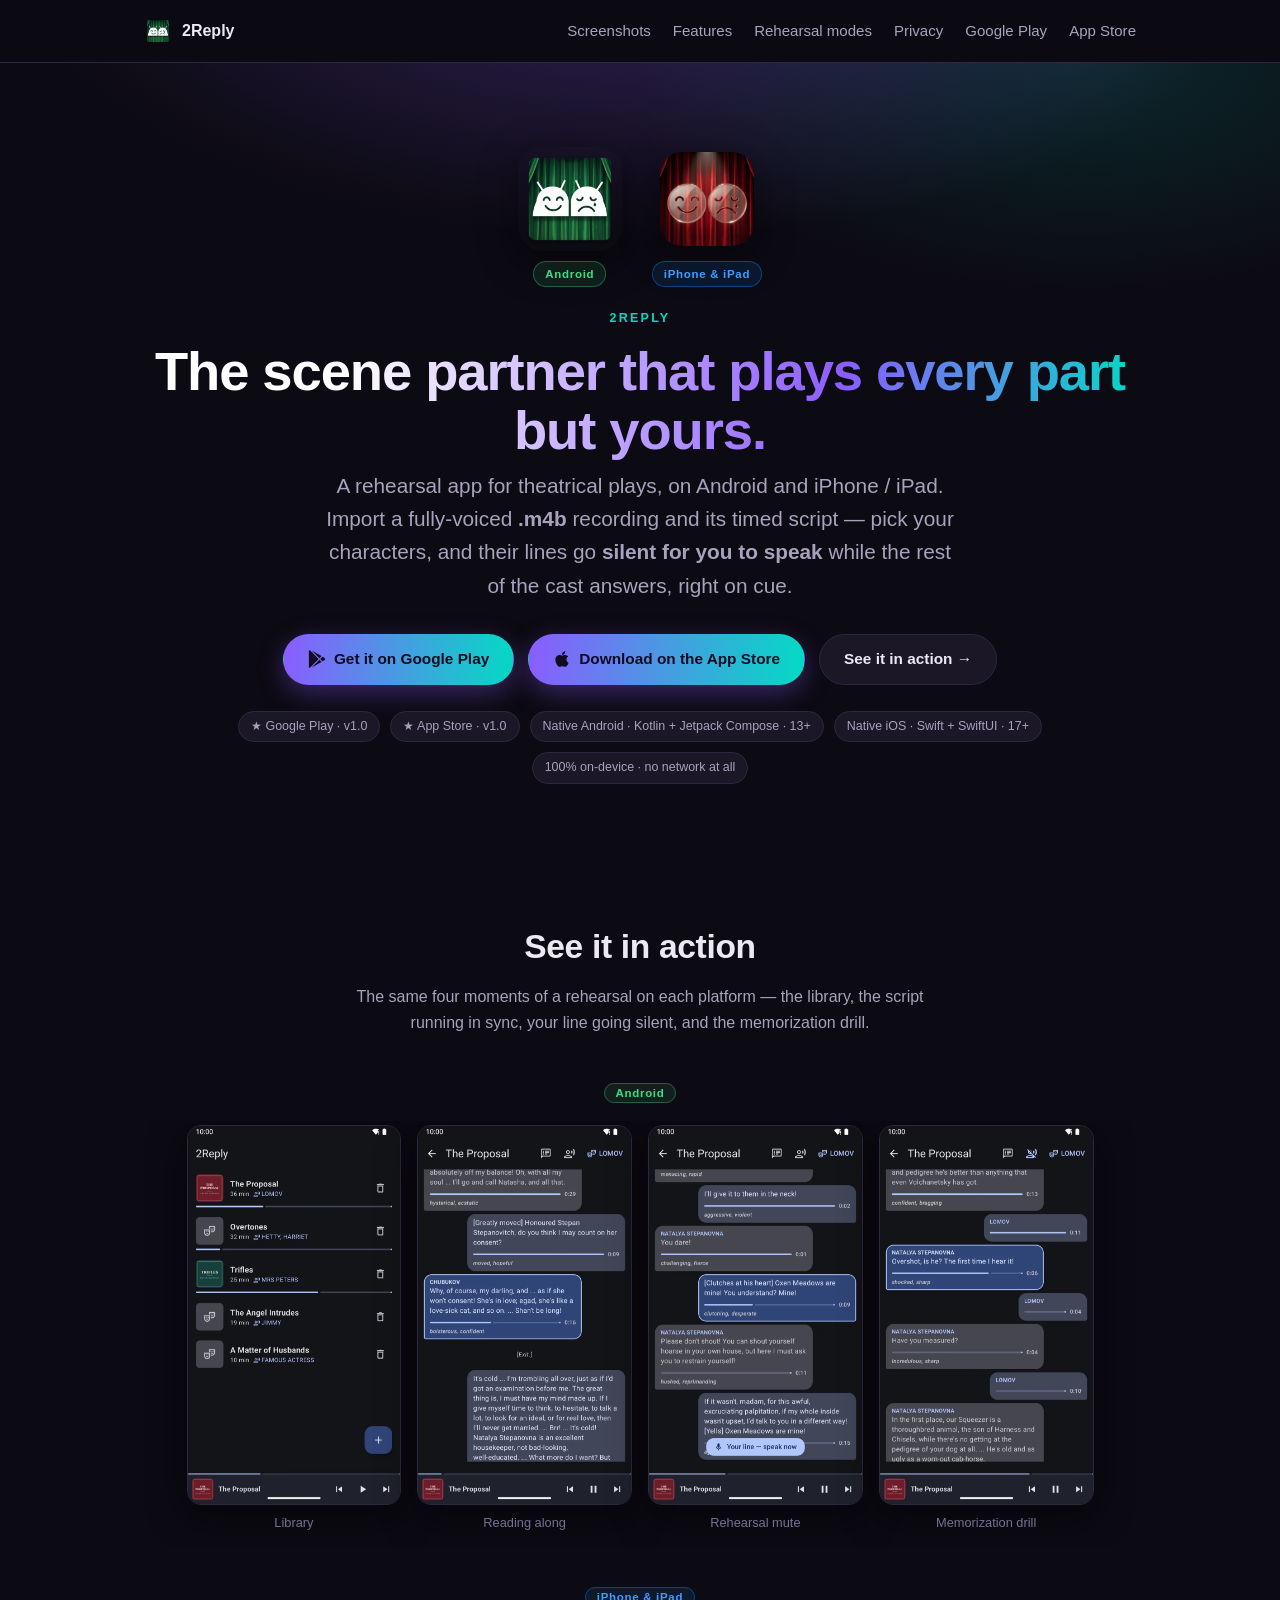
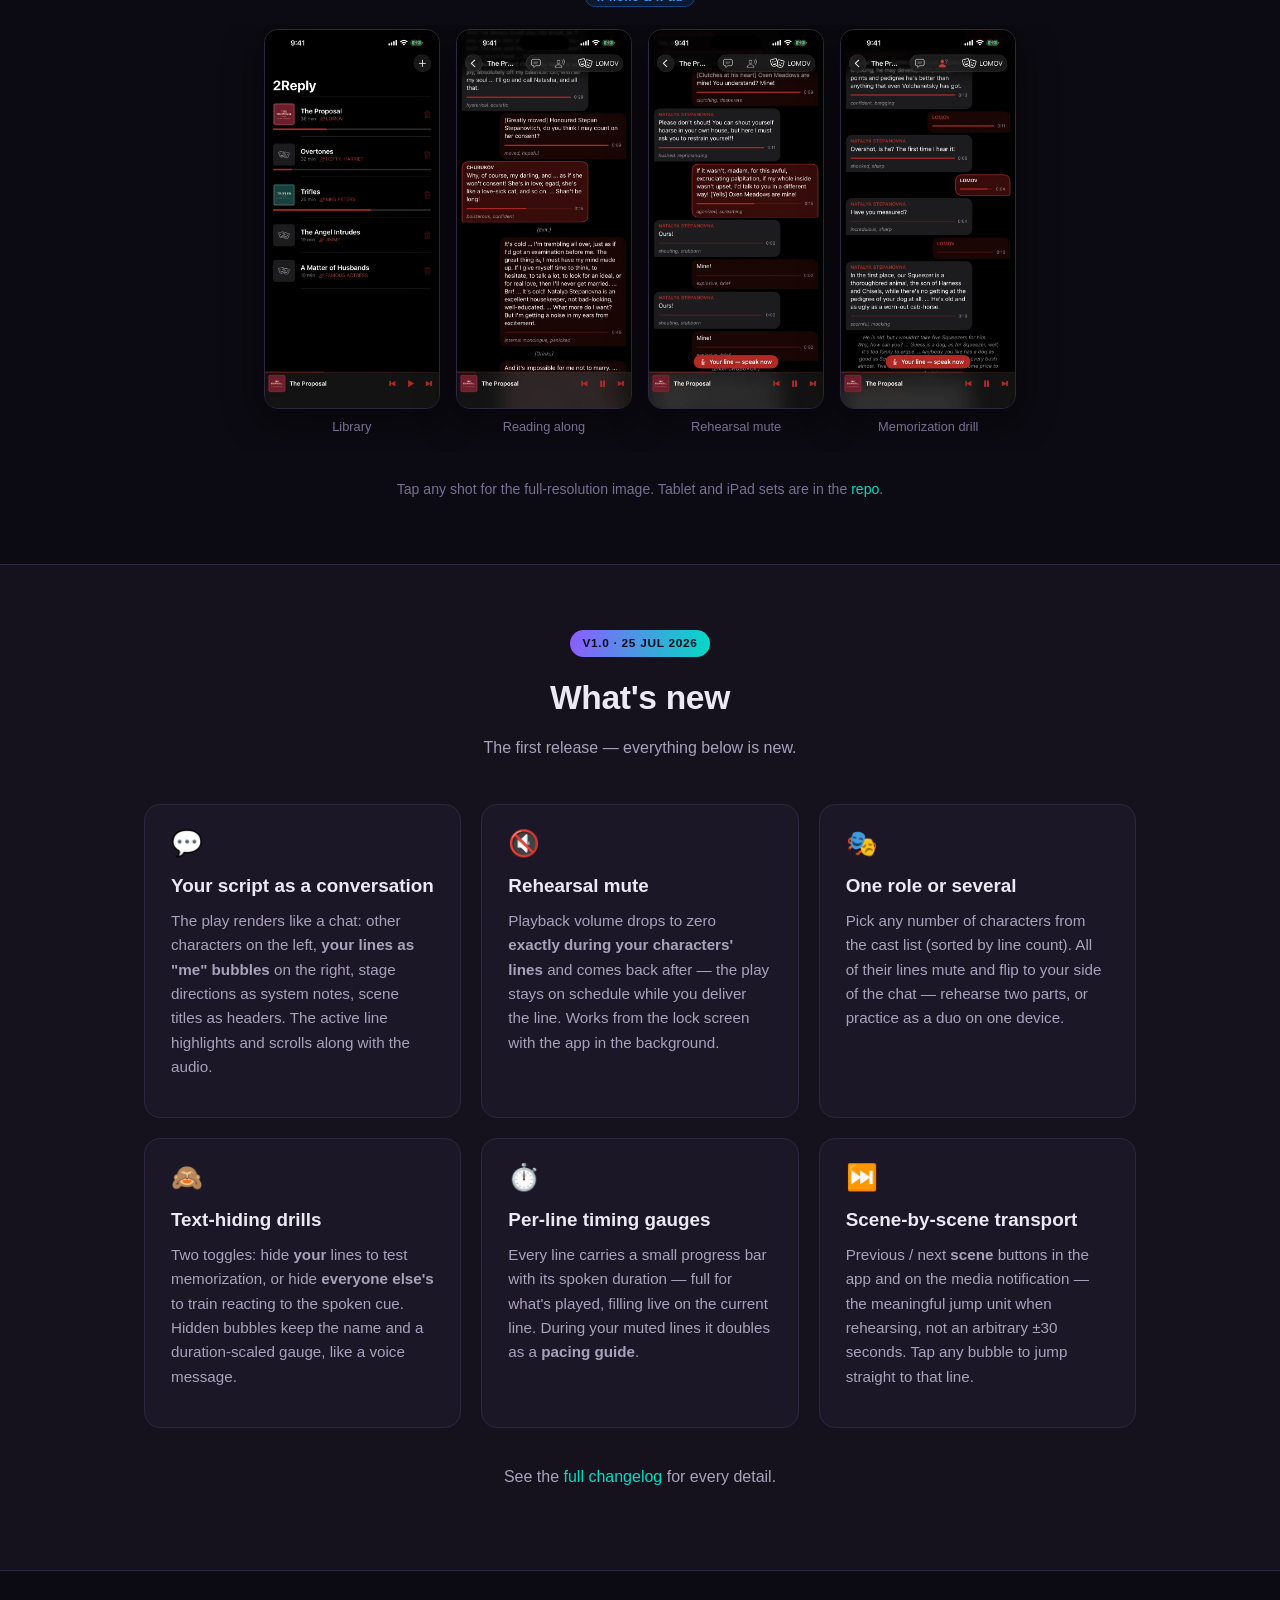
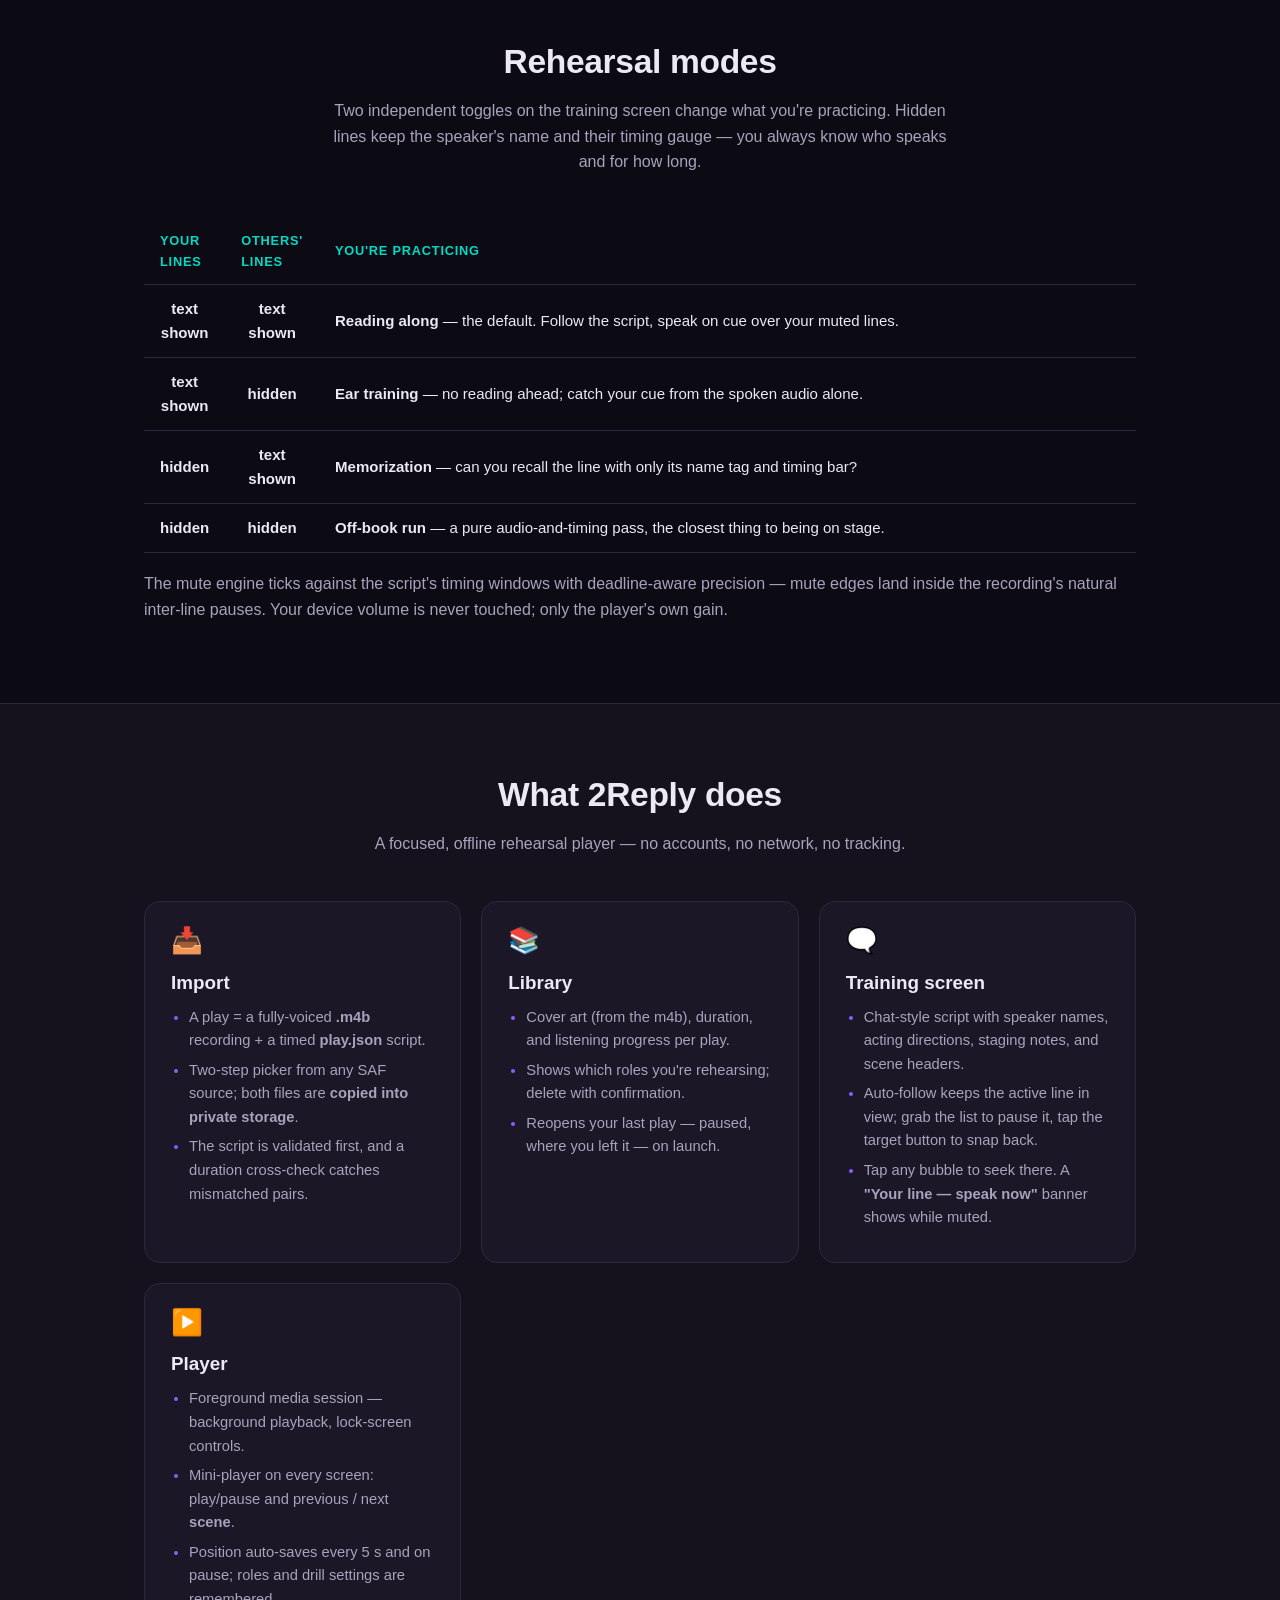
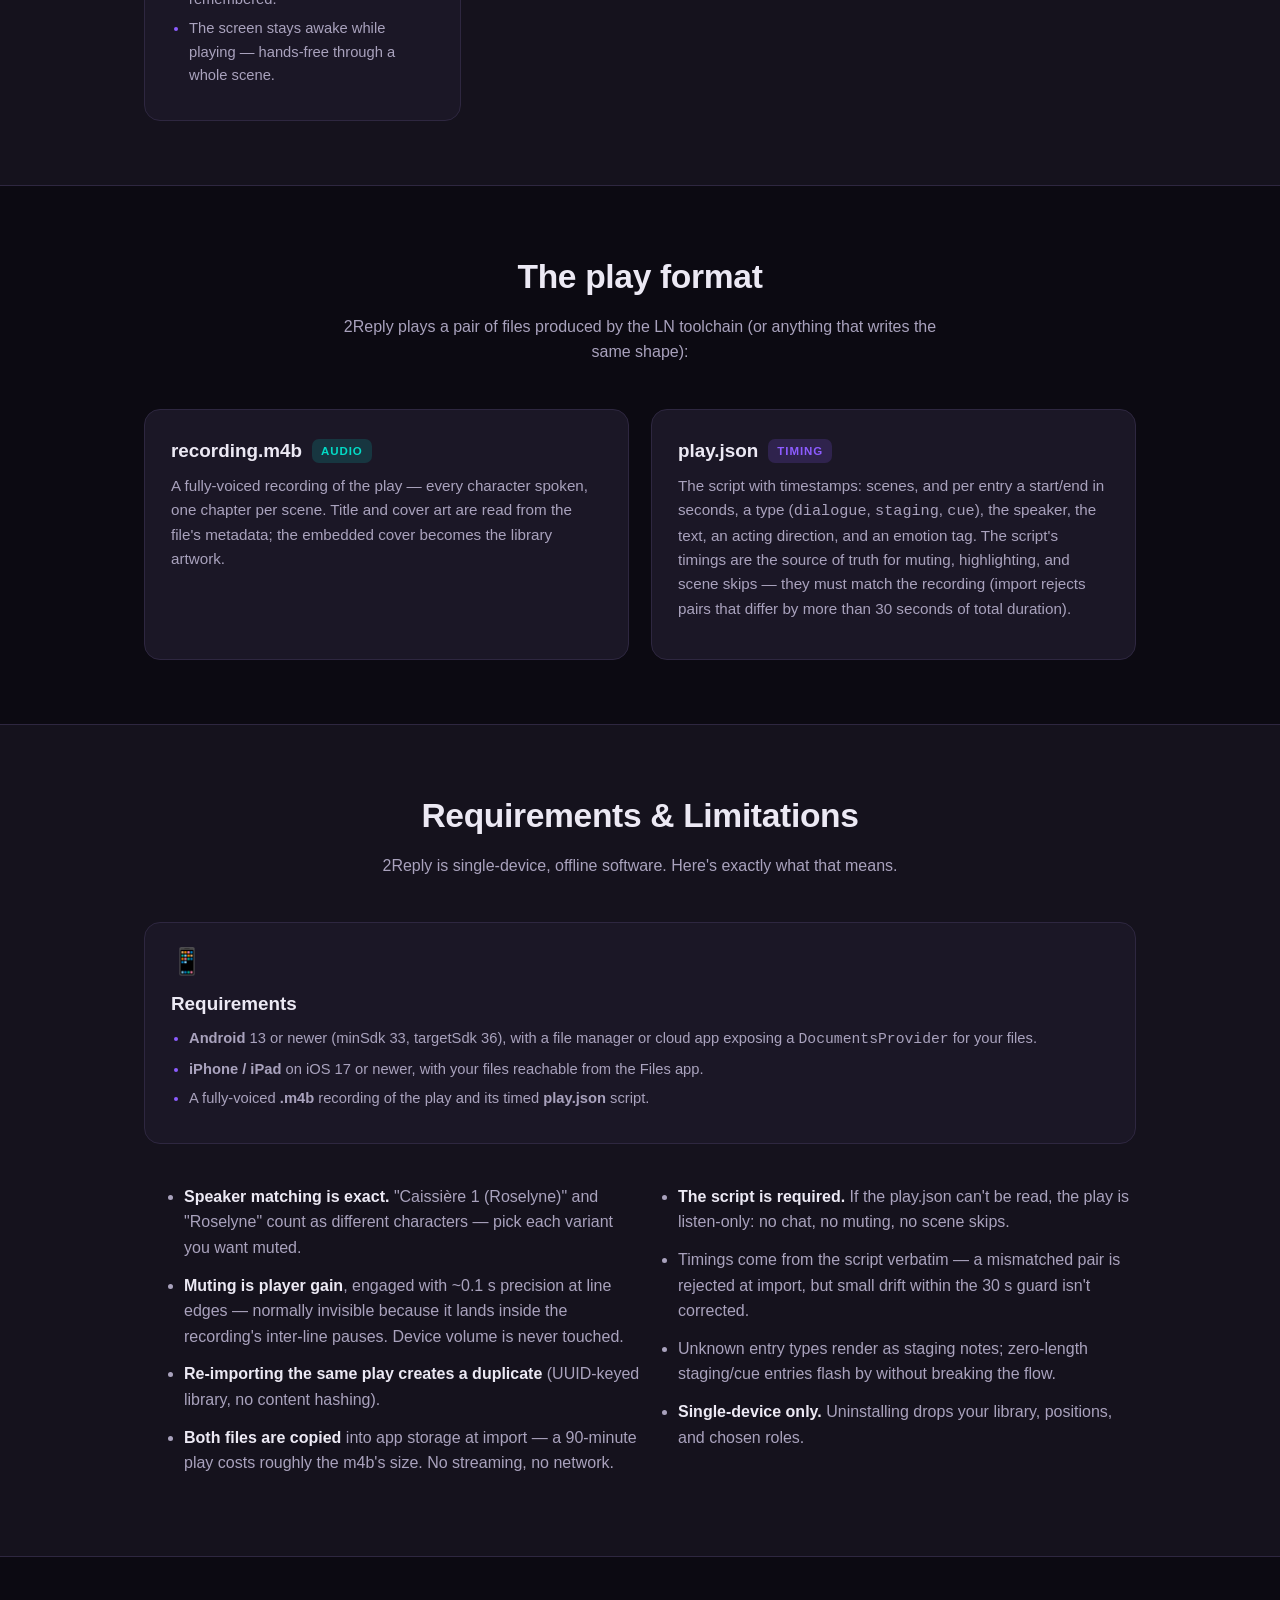
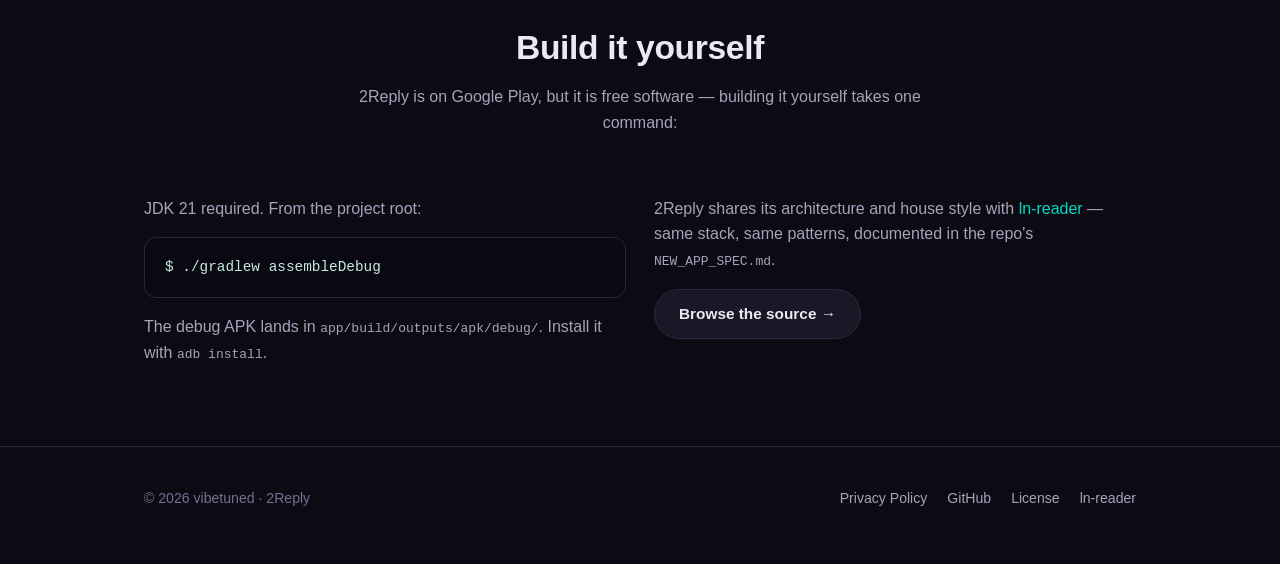
==== commit 01c68f97: "Adding apple store link" ====
--- a/docs/index.html
+++ b/docs/index.html
@@ -24,6 +24,7 @@
         <a href="#modes" class="hide-sm">Rehearsal&nbsp;modes</a>
         <a href="privacy.html">Privacy</a>
         <a href="https://play.google.com/store/apps/details?id=com.vibetuned.to_reply">Google&nbsp;Play</a>
+        <a href="https://apps.apple.com/app/id6813200753">App&nbsp;Store</a>
       </div>
     </div>
   </nav>
@@ -50,12 +51,19 @@
         answers, right on cue.
       </p>
       <div class="cta-row">
-        <a class="btn btn-primary btn-play" href="https://play.google.com/store/apps/details?id=com.vibetuned.to_reply">Get it on Google Play</a>
+        <a class="btn btn-primary btn-play" href="https://play.google.com/store/apps/details?id=com.vibetuned.to_reply">
+          <svg viewBox="0 0 512 512" aria-hidden="true"><path d="M325.3 234.3L104.6 13l280.8 161.2-60.1 60.1zM47 0C34 6.8 25.3 19.2 25.3 35.3v441.3c0 16.1 8.7 28.5 21.7 35.3l256.6-256L47 0zm425.2 225.6l-58.9-34.1-65.7 64.5 65.7 64.5 60.1-34.1c18-14.3 18-46.5-1.2-60.8zM104.6 499l280.8-161.2-60.1-60.1L104.6 499z"/></svg>
+          Get it on Google Play
+        </a>
+        <a class="btn btn-primary" href="https://apps.apple.com/app/id6813200753">
+          <svg viewBox="0 0 384 512" aria-hidden="true"><path d="M318.7 268.7c-.2-36.7 16.4-64.4 50-84.8-18.8-26.9-47.2-41.7-84.7-44.6-35.5-2.8-74.3 20.7-88.5 20.7-15 0-49.4-19.7-76.4-19.7C63.3 141.2 4 184.8 4 273.5q0 39.3 14.4 81.2c12.8 36.7 59 126.7 107.2 125.2 25.2-.6 43-17.9 75.8-17.9 31.8 0 48.3 17.9 76.4 17.9 48.6-.7 90.4-82.5 102.6-119.3-65.2-30.7-61.7-90-61.7-91.9zm-56.6-164.2c27.3-32.4 24.8-61.9 24-72.5-24.1 1.4-52 16.4-67.9 34.9-17.5 19.8-27.8 44.3-25.6 71.9 26.1 2 49.9-11.4 69.5-34.3z"/></svg>
+          Download on the App Store
+        </a>
         <a class="btn btn-ghost" href="#screenshots">See it in action →</a>
       </div>
       <div class="badge-row">
         <span class="badge">★ Google Play · v1.0</span>
-        <span class="badge">App Store — coming soon</span>
+        <span class="badge">★ App Store · v1.0</span>
         <span class="badge badge-android">Native Android · Kotlin + Jetpack Compose · 13+</span>
         <span class="badge badge-ios">Native iOS · Swift + SwiftUI · 17+</span>
         <span class="badge">100% on-device · no network at all</span>
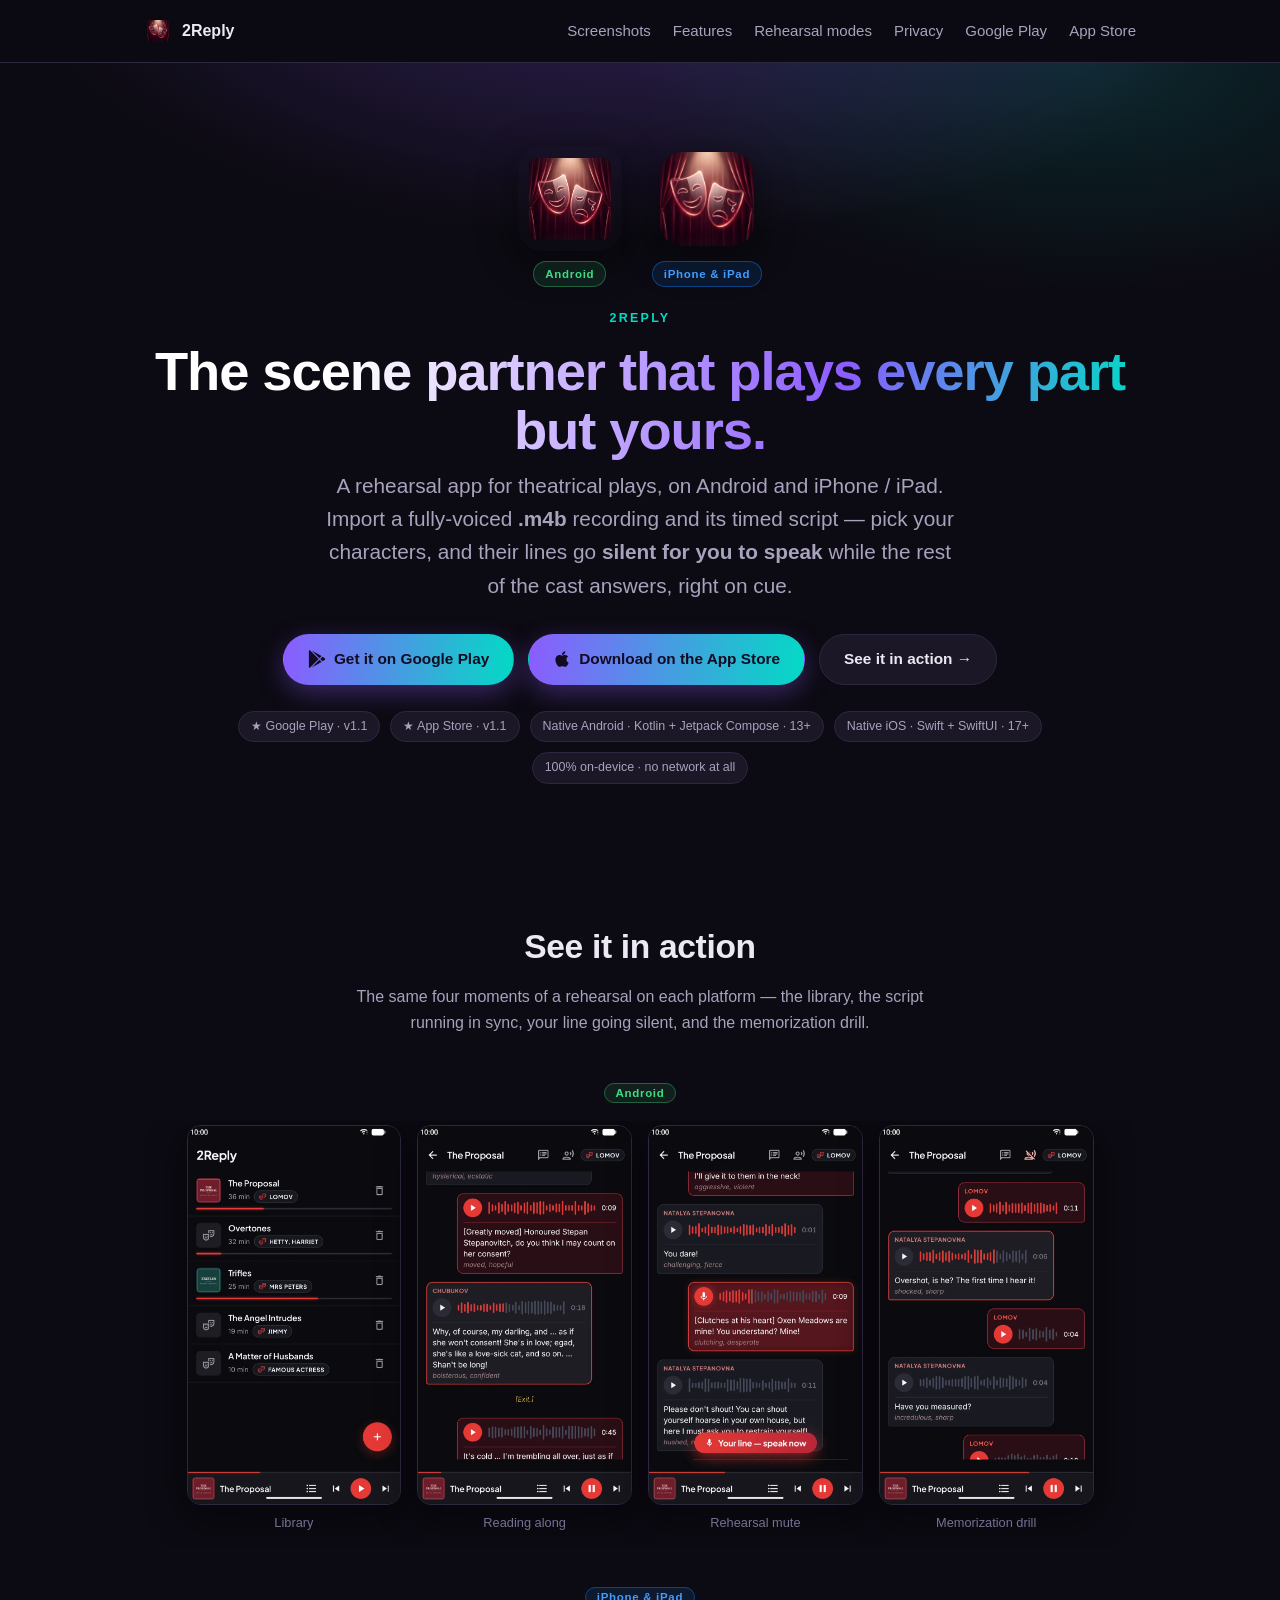
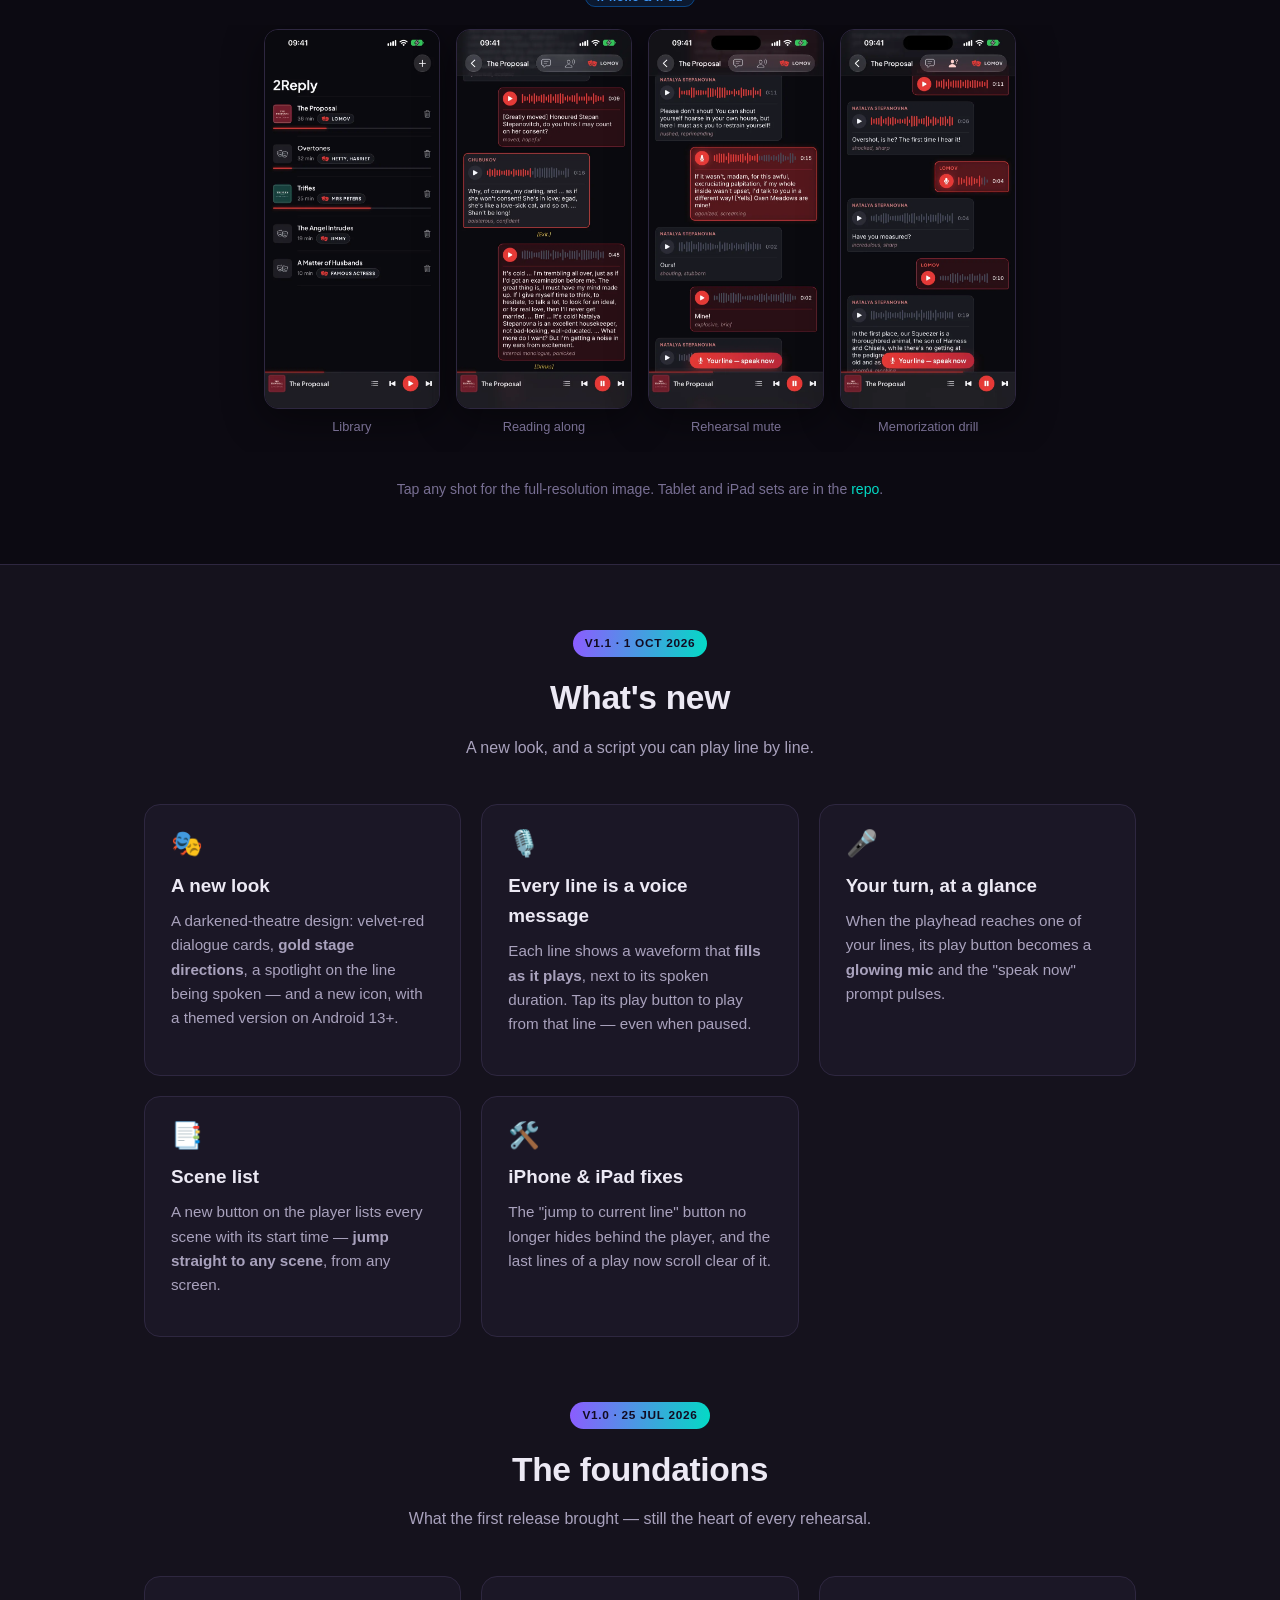
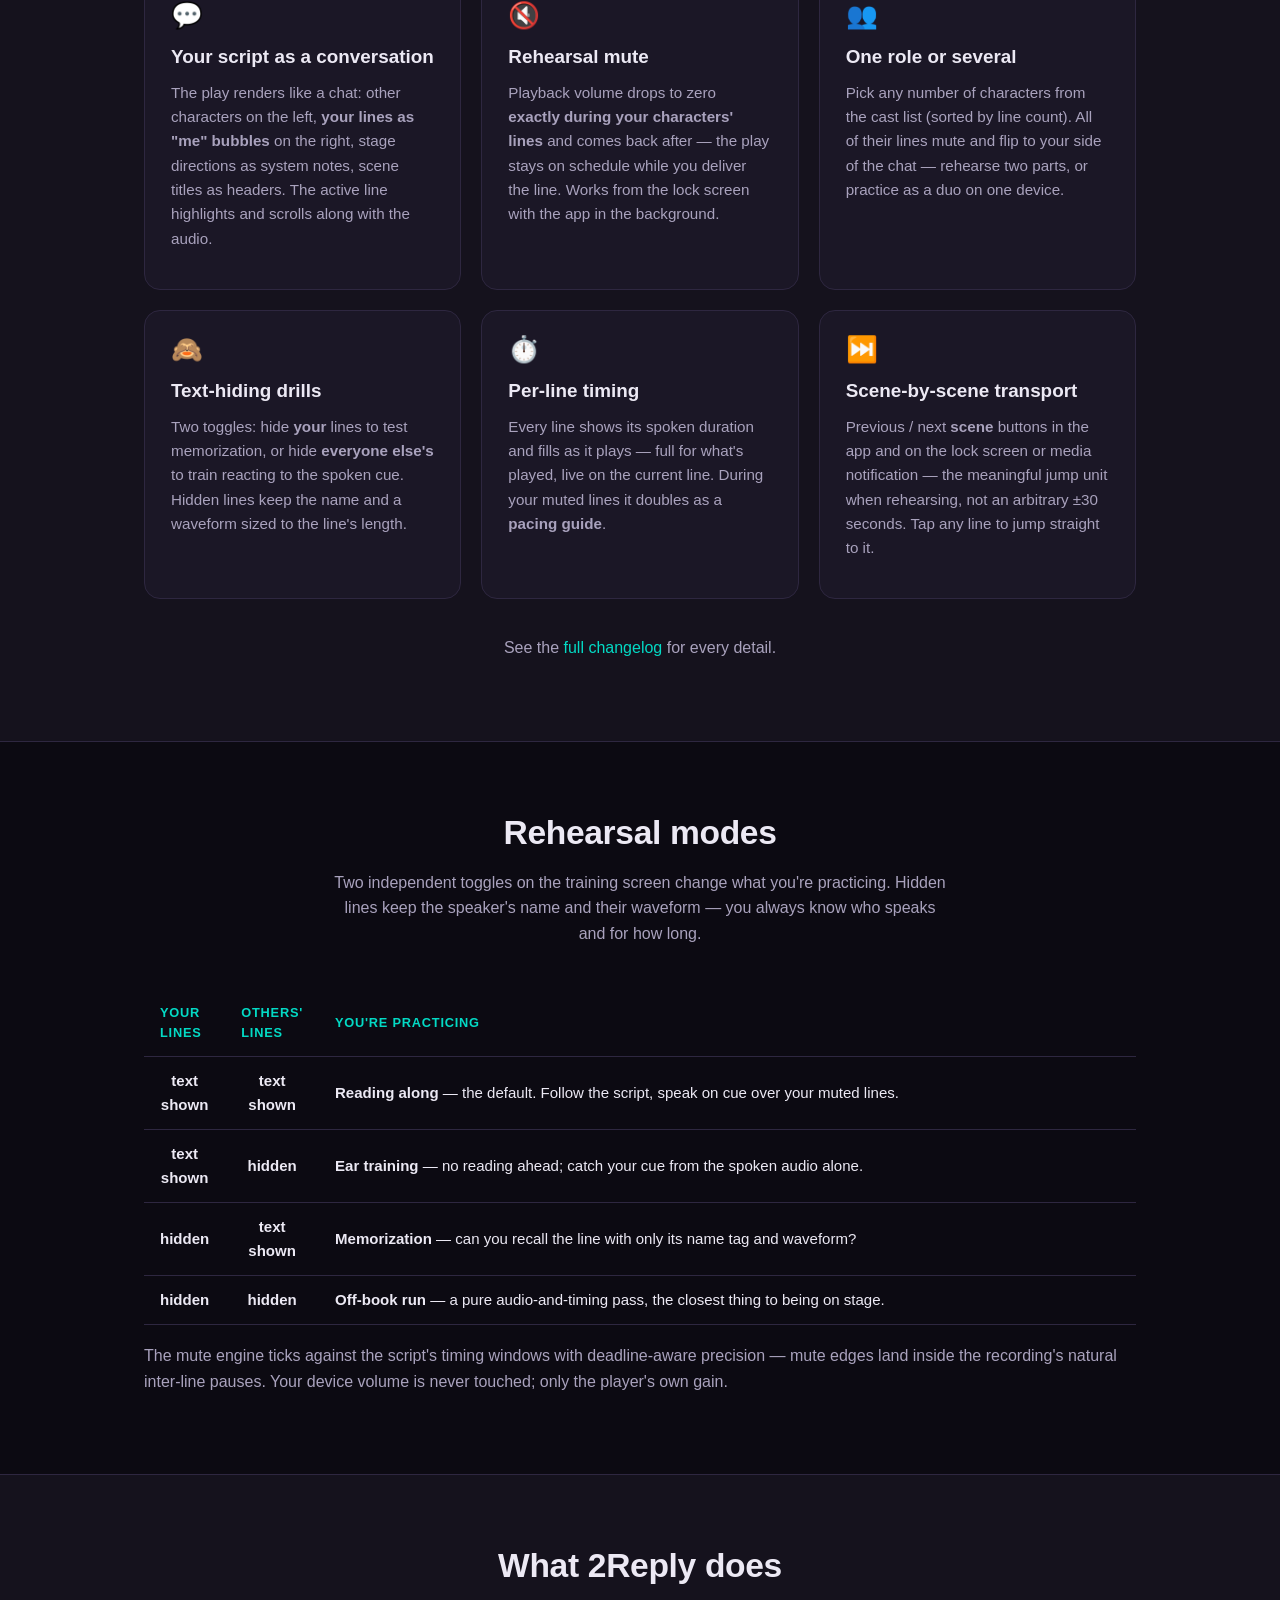
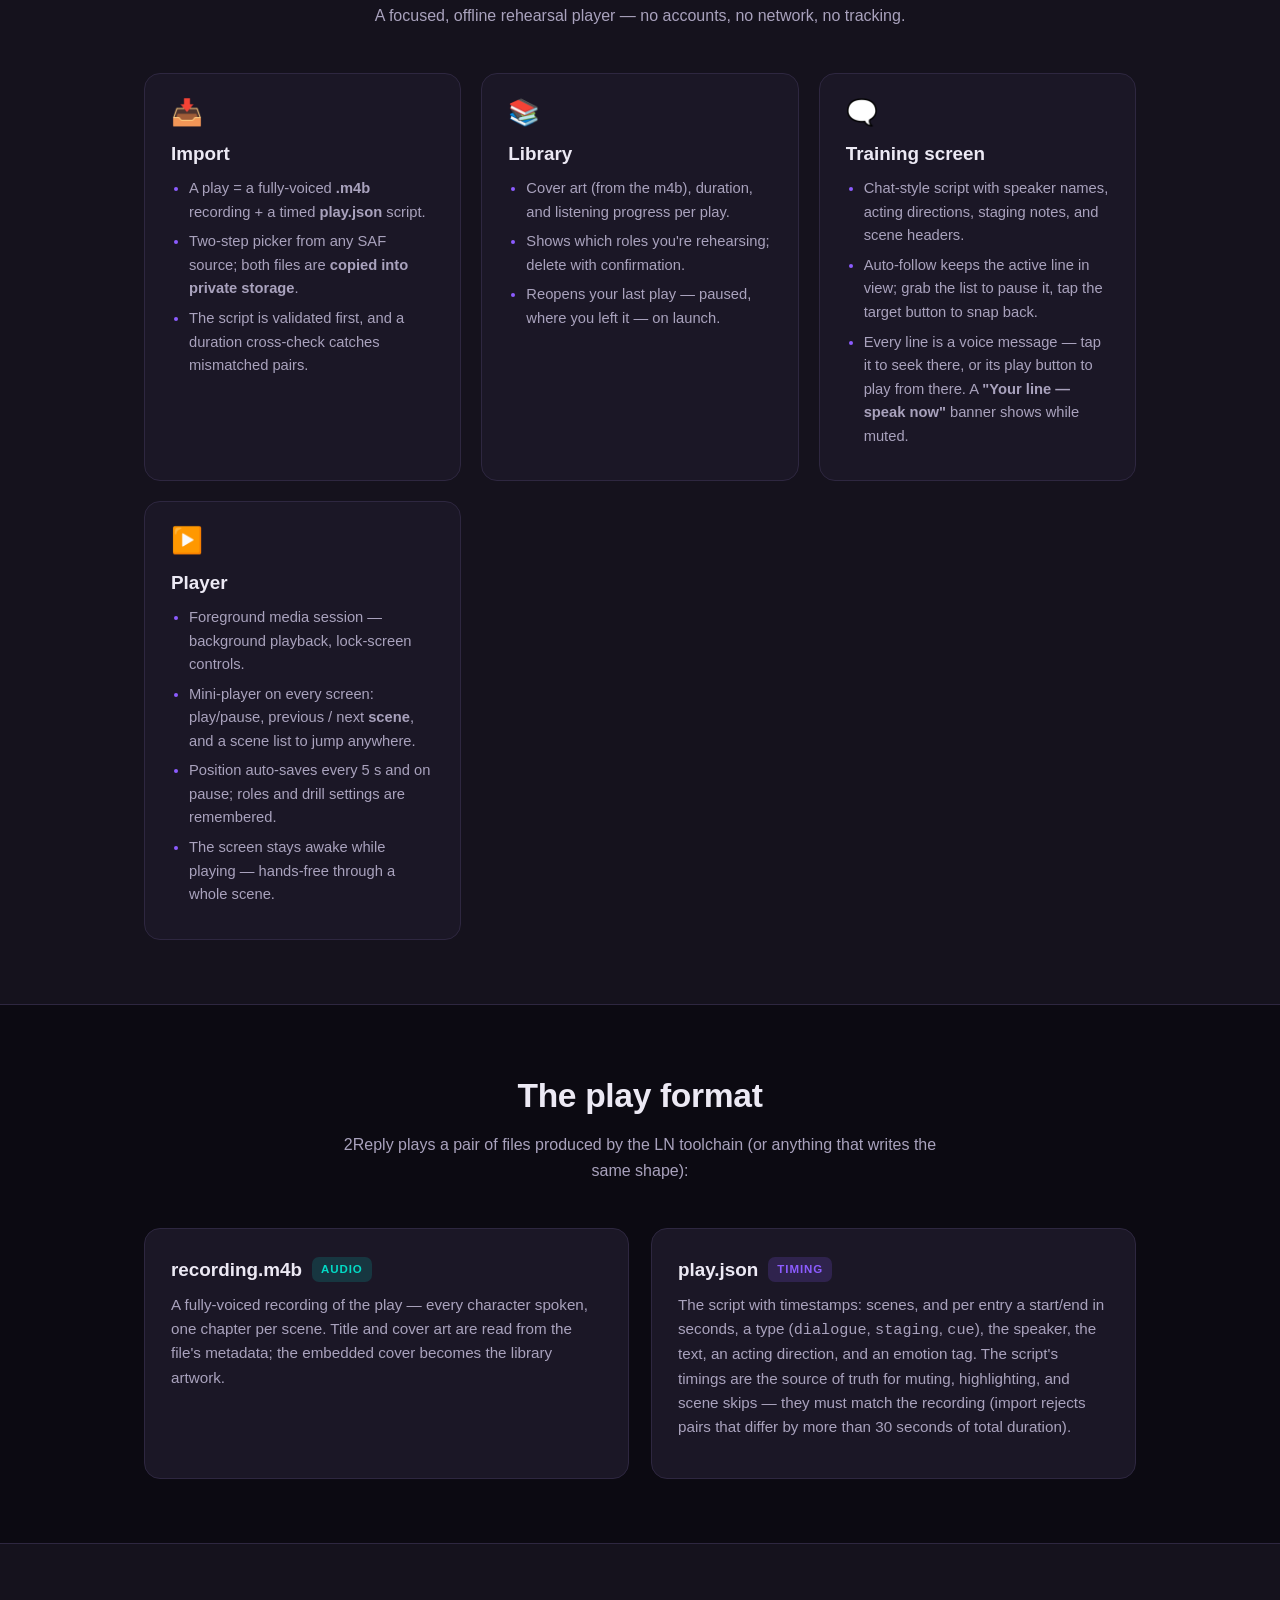
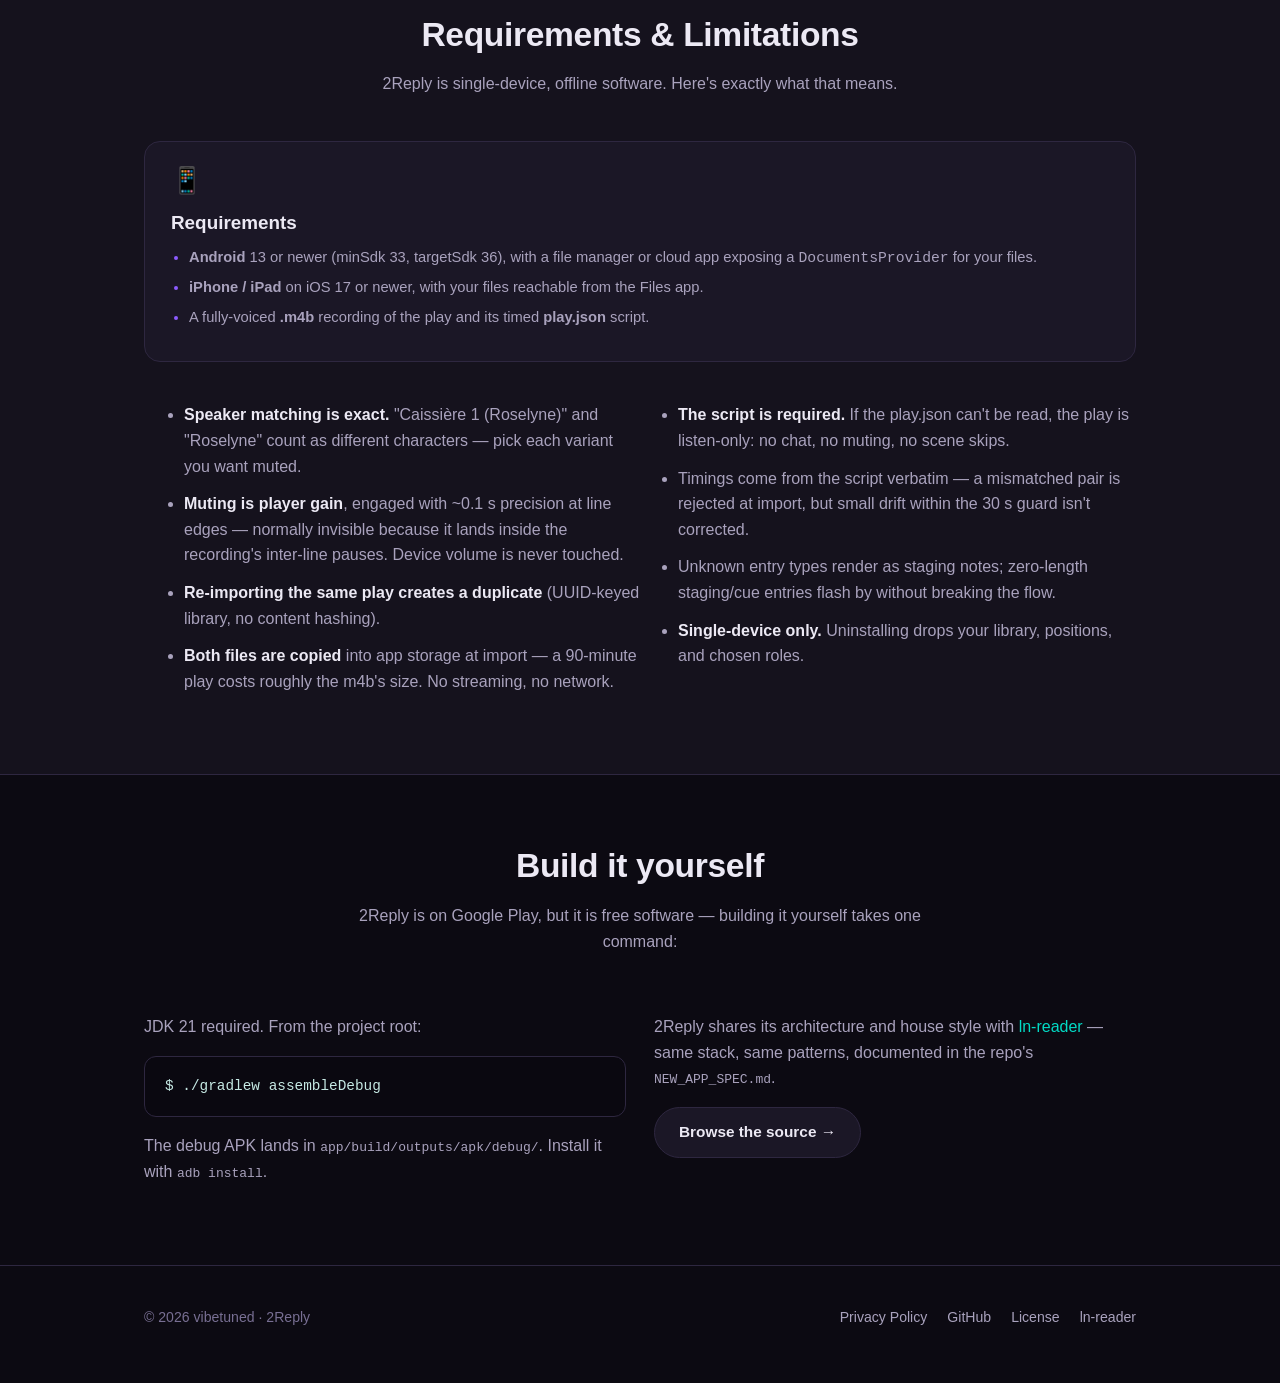
==== commit 5c7d4bbc: "fixes" ====
--- a/docs/index.html
+++ b/docs/index.html
@@ -8,7 +8,7 @@
   <link rel="icon" type="image/webp" href="assets/favicon.webp" />
   <link rel="stylesheet" href="assets/css/style.css" />
   <meta property="og:title" content="2Reply — rehearse your lines" />
-  <meta property="og:description" content="The app that plays every part but yours, on Android and iPhone / iPad. Synced chat-style script, per-line timing gauges, memorization drills — 100% on-device." />
+  <meta property="og:description" content="The app that plays every part but yours, on Android and iPhone / iPad. Synced chat-style script with voice-message lines, memorization drills — 100% on-device." />
   <meta property="og:type" content="website" />
 </head>
 <body>
@@ -62,8 +62,8 @@
         <a class="btn btn-ghost" href="#screenshots">See it in action →</a>
       </div>
       <div class="badge-row">
-        <span class="badge">★ Google Play · v1.0</span>
-        <span class="badge">★ App Store · v1.0</span>
+        <span class="badge">★ Google Play · v1.1</span>
+        <span class="badge">★ App Store · v1.1</span>
         <span class="badge badge-android">Native Android · Kotlin + Jetpack Compose · 13+</span>
         <span class="badge badge-ios">Native iOS · Swift + SwiftUI · 17+</span>
         <span class="badge">100% on-device · no network at all</span>
@@ -86,7 +86,7 @@
           <figure class="shot"><a href="store-screenshots/phone/01-library.png"><img src="assets/shots/android/01-library.webp" alt="2Reply on Android — the library of imported plays with roles and progress" loading="lazy" /></a><figcaption>Library</figcaption></figure>
           <figure class="shot"><a href="store-screenshots/phone/02-training-normal.png"><img src="assets/shots/android/02-training-normal.webp" alt="2Reply on Android — the script as a chat, synced to the recording" loading="lazy" /></a><figcaption>Reading along</figcaption></figure>
           <figure class="shot"><a href="store-screenshots/phone/03-rehearsal-mute.png"><img src="assets/shots/android/03-rehearsal-mute.webp" alt="2Reply on Android — your line playing muted, with the speak-now banner" loading="lazy" /></a><figcaption>Rehearsal mute</figcaption></figure>
-          <figure class="shot"><a href="store-screenshots/phone/04-text-drill.png"><img src="assets/shots/android/04-text-drill.webp" alt="2Reply on Android — your lines collapsed to a name and a timing gauge" loading="lazy" /></a><figcaption>Memorization drill</figcaption></figure>
+          <figure class="shot"><a href="store-screenshots/phone/04-text-drill.png"><img src="assets/shots/android/04-text-drill.webp" alt="2Reply on Android — your lines collapsed to a name and a duration-sized waveform" loading="lazy" /></a><figcaption>Memorization drill</figcaption></figure>
         </div>
       </div>
 
@@ -96,7 +96,7 @@
           <figure class="shot"><a href="store-screenshots/iphone/01-library.png"><img src="assets/shots/ios/01-library.webp" alt="2Reply on iPhone — the library of imported plays with roles and progress" loading="lazy" /></a><figcaption>Library</figcaption></figure>
           <figure class="shot"><a href="store-screenshots/iphone/02-training-normal.png"><img src="assets/shots/ios/02-training-normal.webp" alt="2Reply on iPhone — the script as a chat, synced to the recording" loading="lazy" /></a><figcaption>Reading along</figcaption></figure>
           <figure class="shot"><a href="store-screenshots/iphone/03-rehearsal-mute.png"><img src="assets/shots/ios/03-rehearsal-mute.webp" alt="2Reply on iPhone — your line playing muted, with the speak-now banner" loading="lazy" /></a><figcaption>Rehearsal mute</figcaption></figure>
-          <figure class="shot"><a href="store-screenshots/iphone/04-text-drill.png"><img src="assets/shots/ios/04-text-drill.webp" alt="2Reply on iPhone — your lines collapsed to a name and a timing gauge" loading="lazy" /></a><figcaption>Memorization drill</figcaption></figure>
+          <figure class="shot"><a href="store-screenshots/iphone/04-text-drill.png"><img src="assets/shots/ios/04-text-drill.webp" alt="2Reply on iPhone — your lines collapsed to a name and a duration-sized waveform" loading="lazy" /></a><figcaption>Memorization drill</figcaption></figure>
         </div>
       </div>
 
@@ -111,9 +111,42 @@
   <section id="whatsnew" class="alt">
     <div class="wrap">
       <div class="section-head">
+        <span class="ver-pill">v1.1 · 1 Oct 2026</span>
+        <h2>What's new</h2>
+        <p>A new look, and a script you can play line by line.</p>
+      </div>
+      <div class="grid">
+        <div class="card">
+          <span class="ico">🎭</span>
+          <h3>A new look</h3>
+          <p>A darkened-theatre design: velvet-red dialogue cards, <strong>gold stage directions</strong>, a spotlight on the line being spoken — and a new icon, with a themed version on Android 13+.</p>
+        </div>
+        <div class="card">
+          <span class="ico">🎙️</span>
+          <h3>Every line is a voice message</h3>
+          <p>Each line shows a waveform that <strong>fills as it plays</strong>, next to its spoken duration. Tap its play button to play from that line — even when paused.</p>
+        </div>
+        <div class="card">
+          <span class="ico">🎤</span>
+          <h3>Your turn, at a glance</h3>
+          <p>When the playhead reaches one of your lines, its play button becomes a <strong>glowing mic</strong> and the "speak now" prompt pulses.</p>
+        </div>
+        <div class="card">
+          <span class="ico">📑</span>
+          <h3>Scene list</h3>
+          <p>A new button on the player lists every scene with its start time — <strong>jump straight to any scene</strong>, from any screen.</p>
+        </div>
+        <div class="card">
+          <span class="ico">🛠️</span>
+          <h3>iPhone &amp; iPad fixes</h3>
+          <p>The "jump to current line" button no longer hides behind the player, and the last lines of a play now scroll clear of it.</p>
+        </div>
+      </div>
+
+      <div class="section-head" style="margin-top:64px;">
         <span class="ver-pill">v1.0 · 25 Jul 2026</span>
-        <h2>What's new</h2>
-        <p>The first release — everything below is new.</p>
+        <h2>The foundations</h2>
+        <p>What the first release brought — still the heart of every rehearsal.</p>
       </div>
       <div class="grid">
         <div class="card">
@@ -127,24 +160,24 @@
           <p>Playback volume drops to zero <strong>exactly during your characters' lines</strong> and comes back after — the play stays on schedule while you deliver the line. Works from the lock screen with the app in the background.</p>
         </div>
         <div class="card">
-          <span class="ico">🎭</span>
+          <span class="ico">👥</span>
           <h3>One role or several</h3>
           <p>Pick any number of characters from the cast list (sorted by line count). All of their lines mute and flip to your side of the chat — rehearse two parts, or practice as a duo on one device.</p>
         </div>
         <div class="card">
           <span class="ico">🙈</span>
           <h3>Text-hiding drills</h3>
-          <p>Two toggles: hide <strong>your</strong> lines to test memorization, or hide <strong>everyone else's</strong> to train reacting to the spoken cue. Hidden bubbles keep the name and a duration-scaled gauge, like a voice message.</p>
+          <p>Two toggles: hide <strong>your</strong> lines to test memorization, or hide <strong>everyone else's</strong> to train reacting to the spoken cue. Hidden lines keep the name and a waveform sized to the line's length.</p>
         </div>
         <div class="card">
           <span class="ico">⏱️</span>
-          <h3>Per-line timing gauges</h3>
-          <p>Every line carries a small progress bar with its spoken duration — full for what's played, filling live on the current line. During your muted lines it doubles as a <strong>pacing guide</strong>.</p>
+          <h3>Per-line timing</h3>
+          <p>Every line shows its spoken duration and fills as it plays — full for what's played, live on the current line. During your muted lines it doubles as a <strong>pacing guide</strong>.</p>
         </div>
         <div class="card">
           <span class="ico">⏭️</span>
           <h3>Scene-by-scene transport</h3>
-          <p>Previous / next <strong>scene</strong> buttons in the app and on the media notification — the meaningful jump unit when rehearsing, not an arbitrary ±30 seconds. Tap any bubble to jump straight to that line.</p>
+          <p>Previous / next <strong>scene</strong> buttons in the app and on the lock screen or media notification — the meaningful jump unit when rehearsing, not an arbitrary ±30 seconds. Tap any line to jump straight to it.</p>
         </div>
       </div>
       <p class="changelog-foot">
@@ -160,7 +193,7 @@
         <h2>Rehearsal modes</h2>
         <p>
           Two independent toggles on the training screen change what you're practicing.
-          Hidden lines keep the speaker's name and their timing gauge — you always know
+          Hidden lines keep the speaker's name and their waveform — you always know
           who speaks and for how long.
         </p>
       </div>
@@ -180,7 +213,7 @@
             </tr>
             <tr>
               <td>hidden</td><td>text shown</td>
-              <td><strong>Memorization</strong> — can you recall the line with only its name tag and timing bar?</td>
+              <td><strong>Memorization</strong> — can you recall the line with only its name tag and waveform?</td>
             </tr>
             <tr>
               <td>hidden</td><td>hidden</td>
@@ -229,7 +262,7 @@
           <ul>
             <li>Chat-style script with speaker names, acting directions, staging notes, and scene headers.</li>
             <li>Auto-follow keeps the active line in view; grab the list to pause it, tap the target button to snap back.</li>
-            <li>Tap any bubble to seek there. A <strong>"Your line — speak now"</strong> banner shows while muted.</li>
+            <li>Every line is a voice message — tap it to seek there, or its play button to play from there. A <strong>"Your line — speak now"</strong> banner shows while muted.</li>
           </ul>
         </div>
         <div class="card">
@@ -237,7 +270,7 @@
           <h3>Player</h3>
           <ul>
             <li>Foreground media session — background playback, lock-screen controls.</li>
-            <li>Mini-player on every screen: play/pause and previous / next <strong>scene</strong>.</li>
+            <li>Mini-player on every screen: play/pause, previous / next <strong>scene</strong>, and a scene list to jump anywhere.</li>
             <li>Position auto-saves every 5 s and on pause; roles and drill settings are remembered.</li>
             <li>The screen stays awake while playing — hands-free through a whole scene.</li>
           </ul>
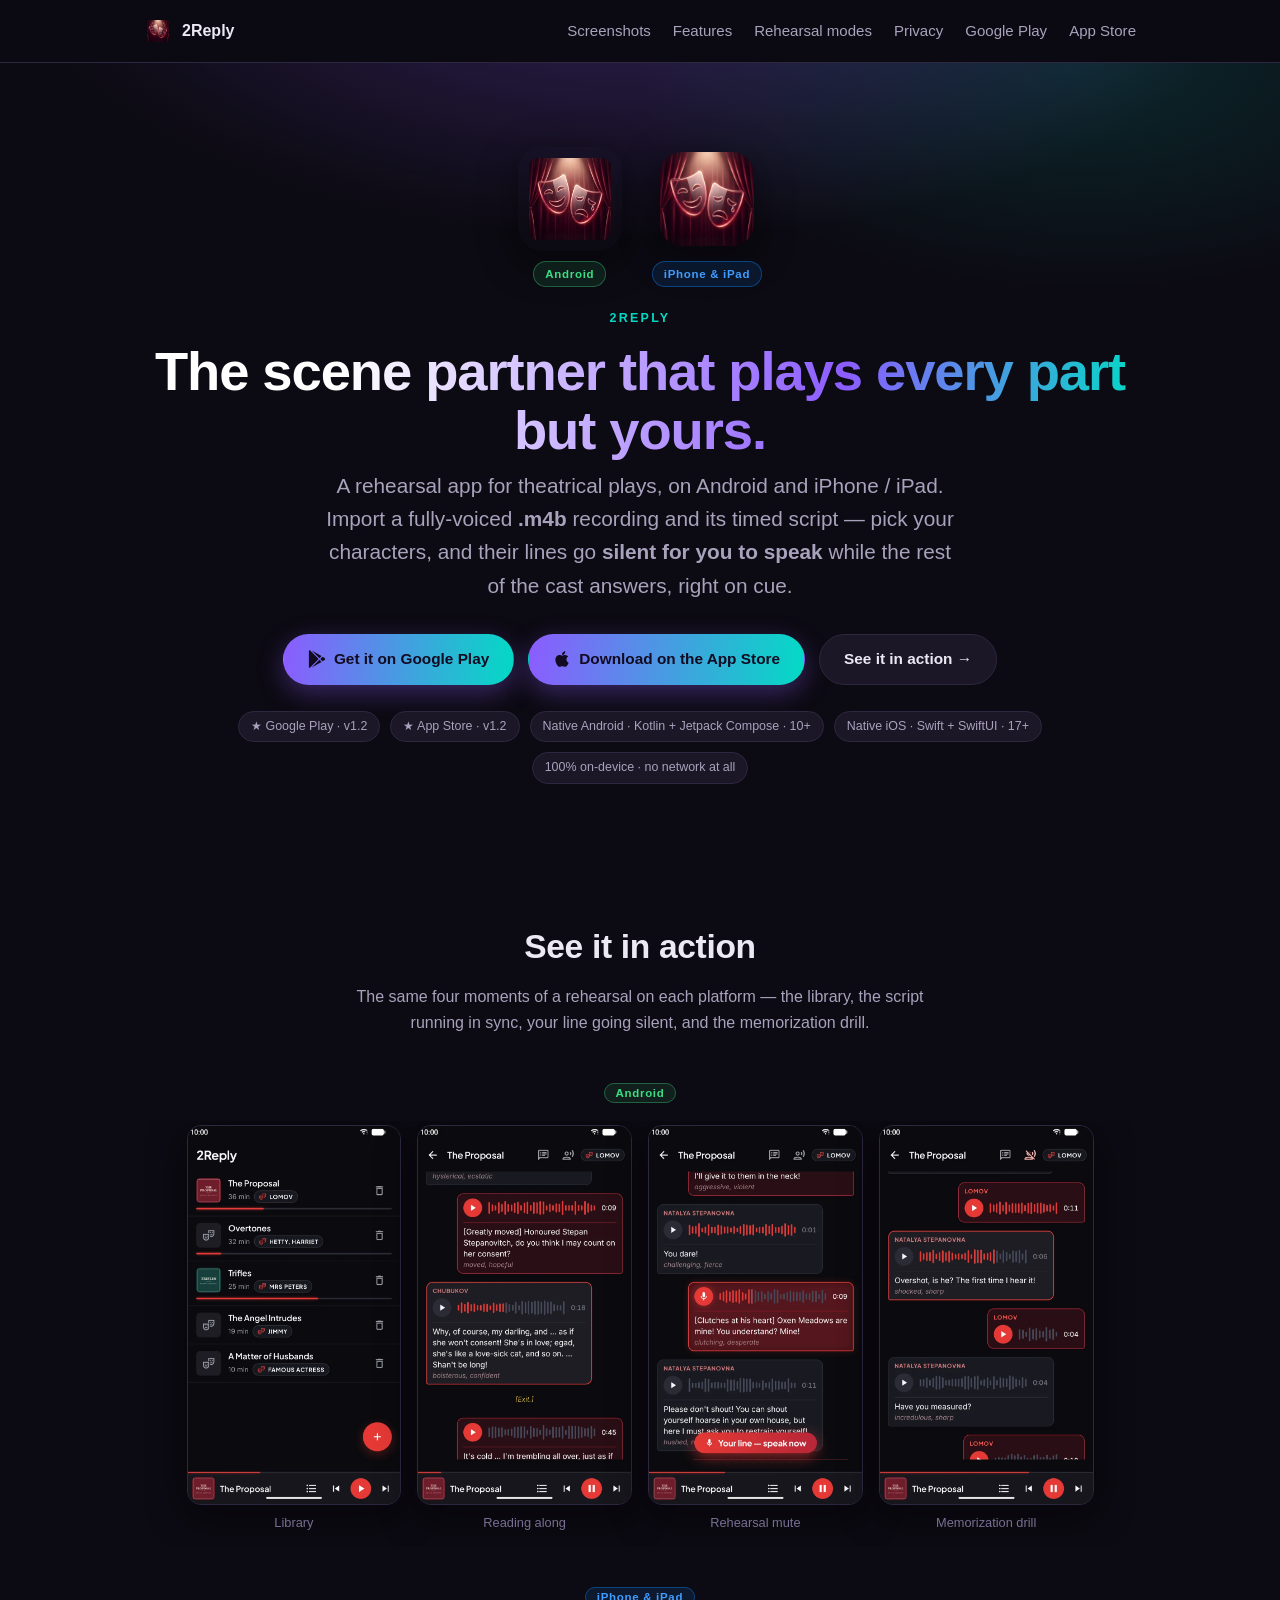
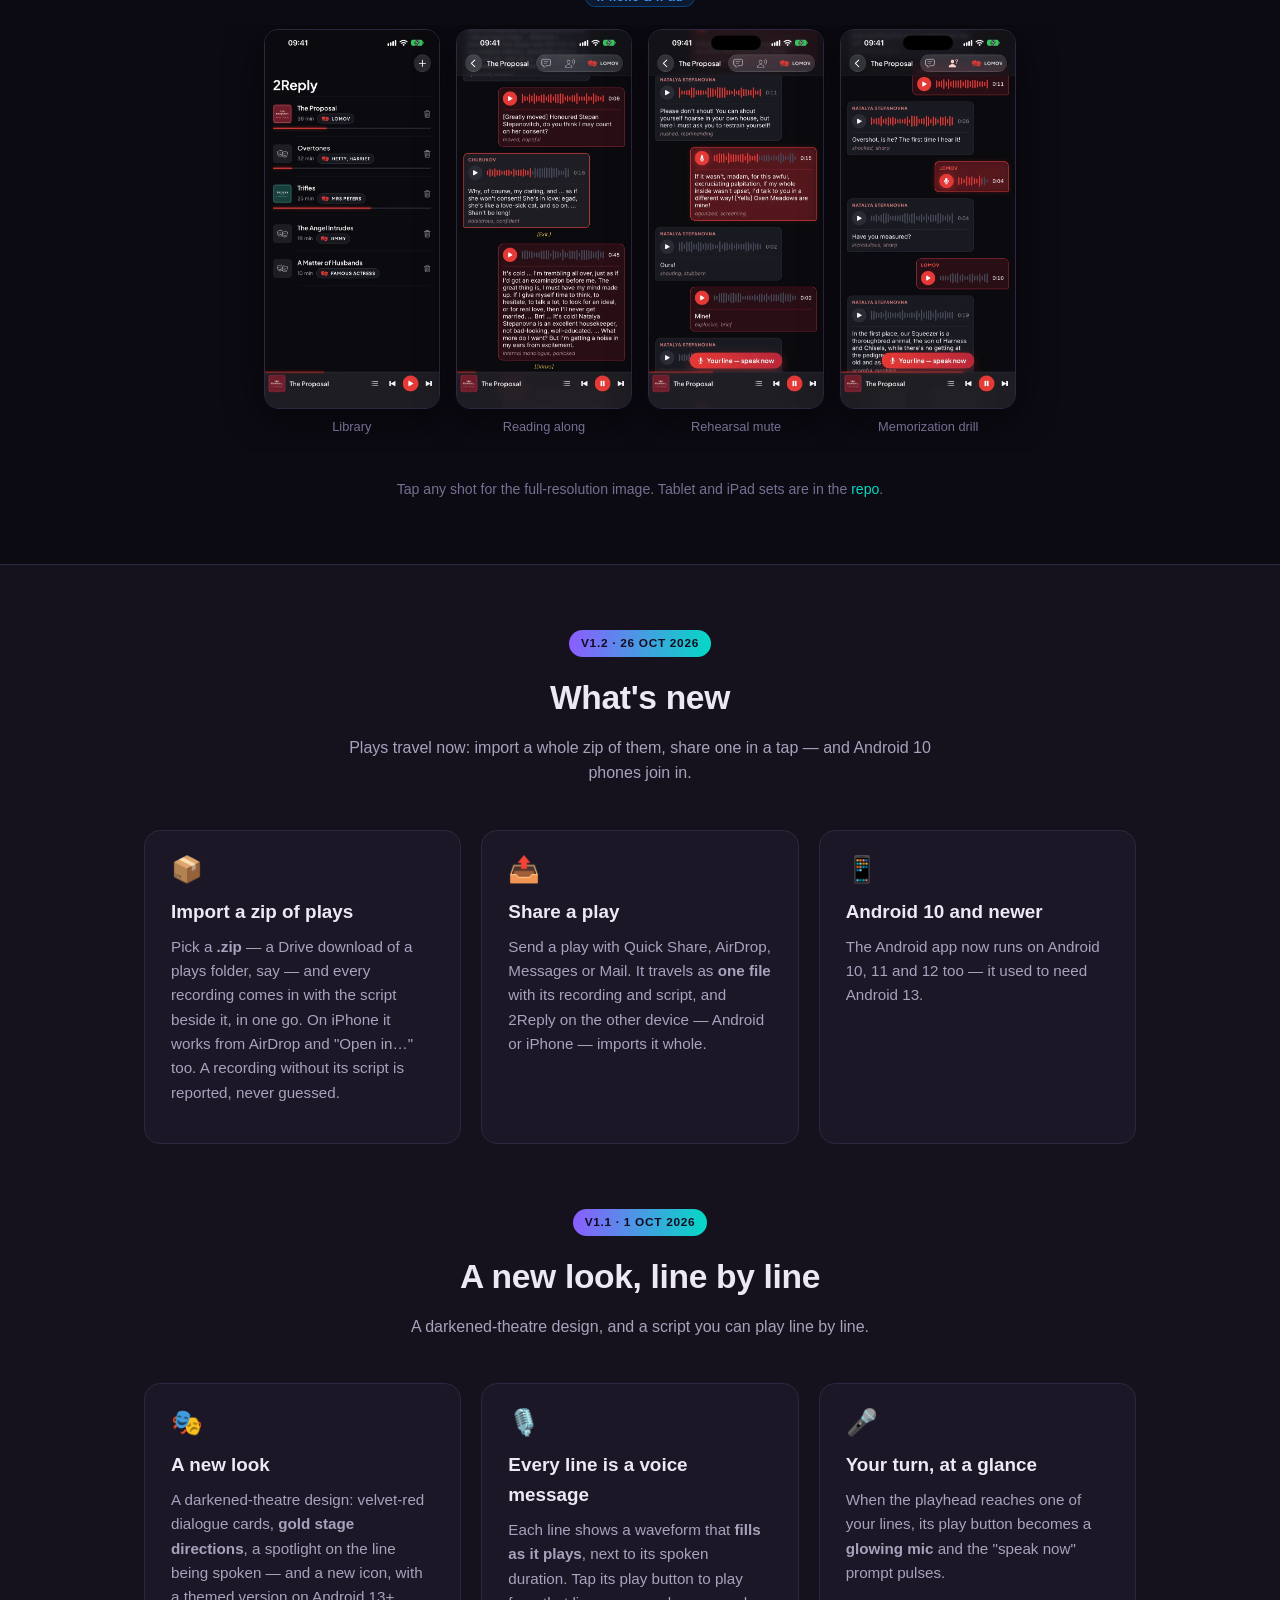
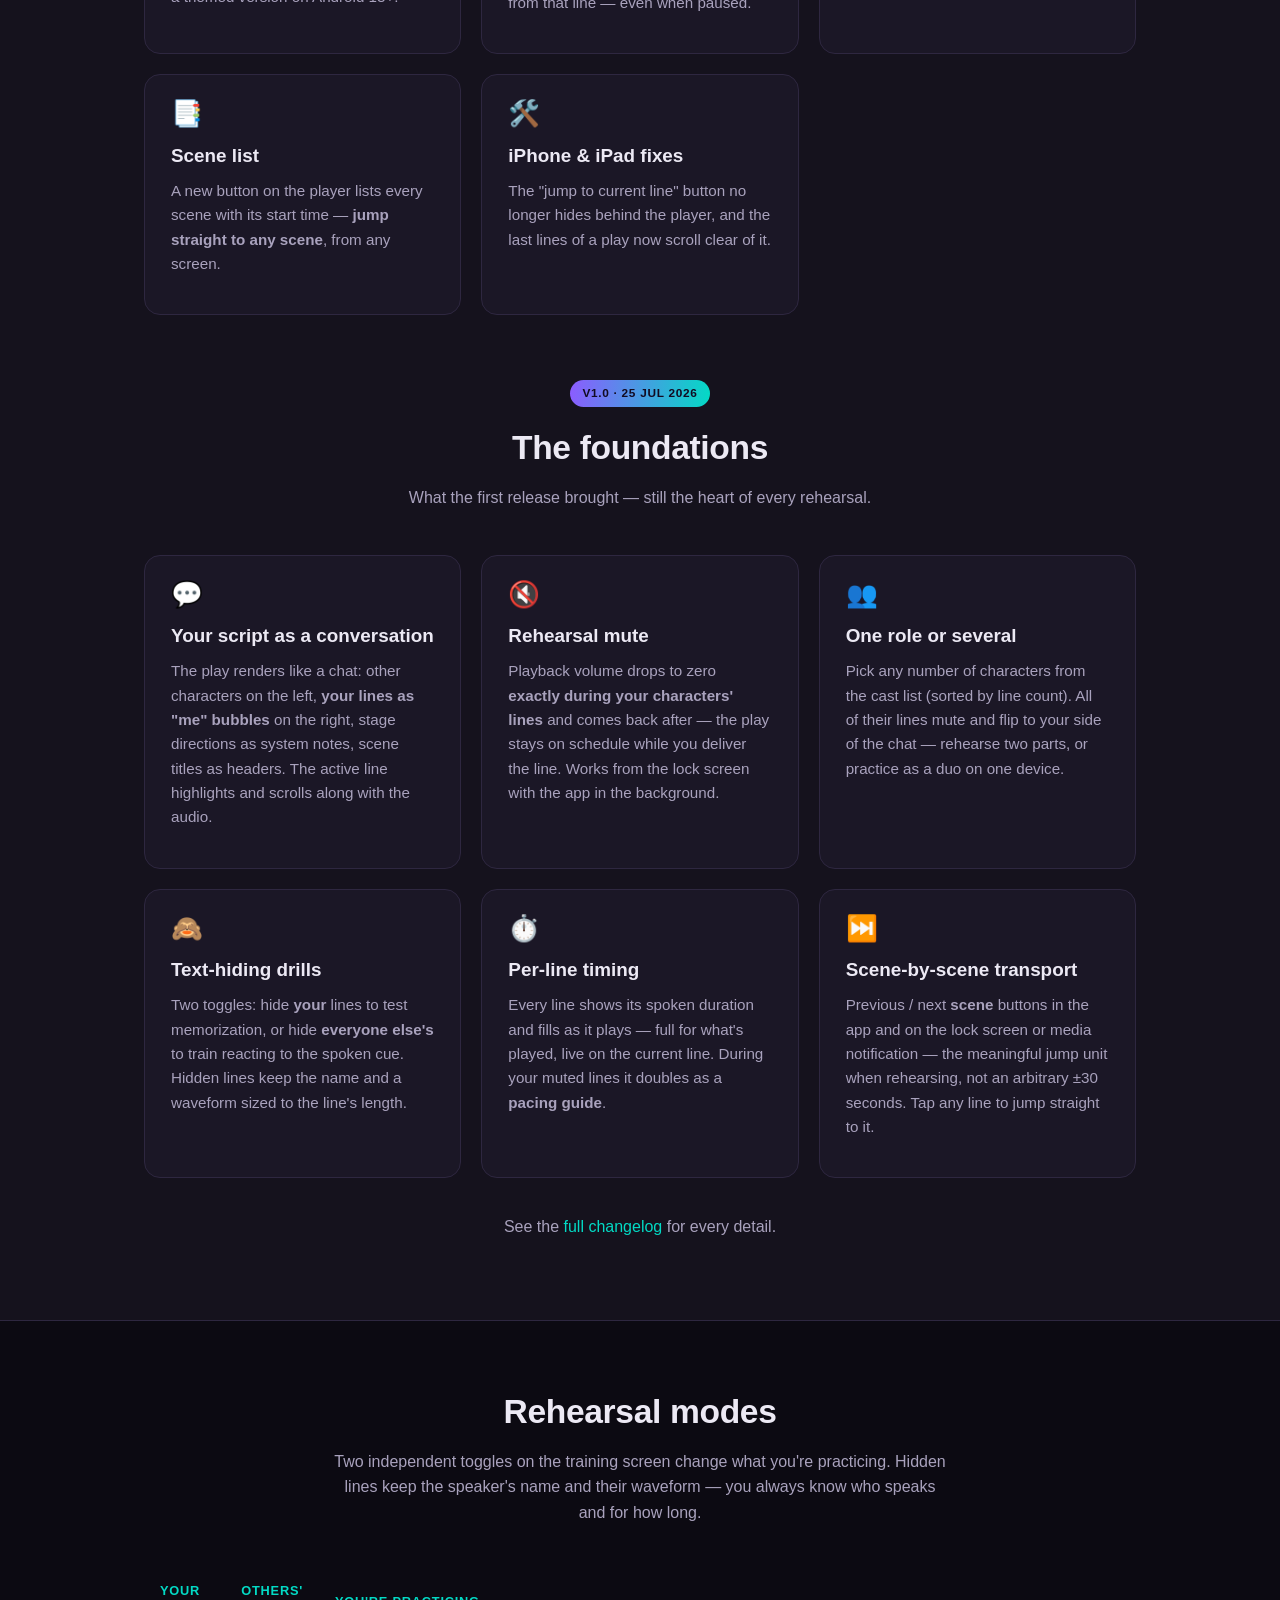
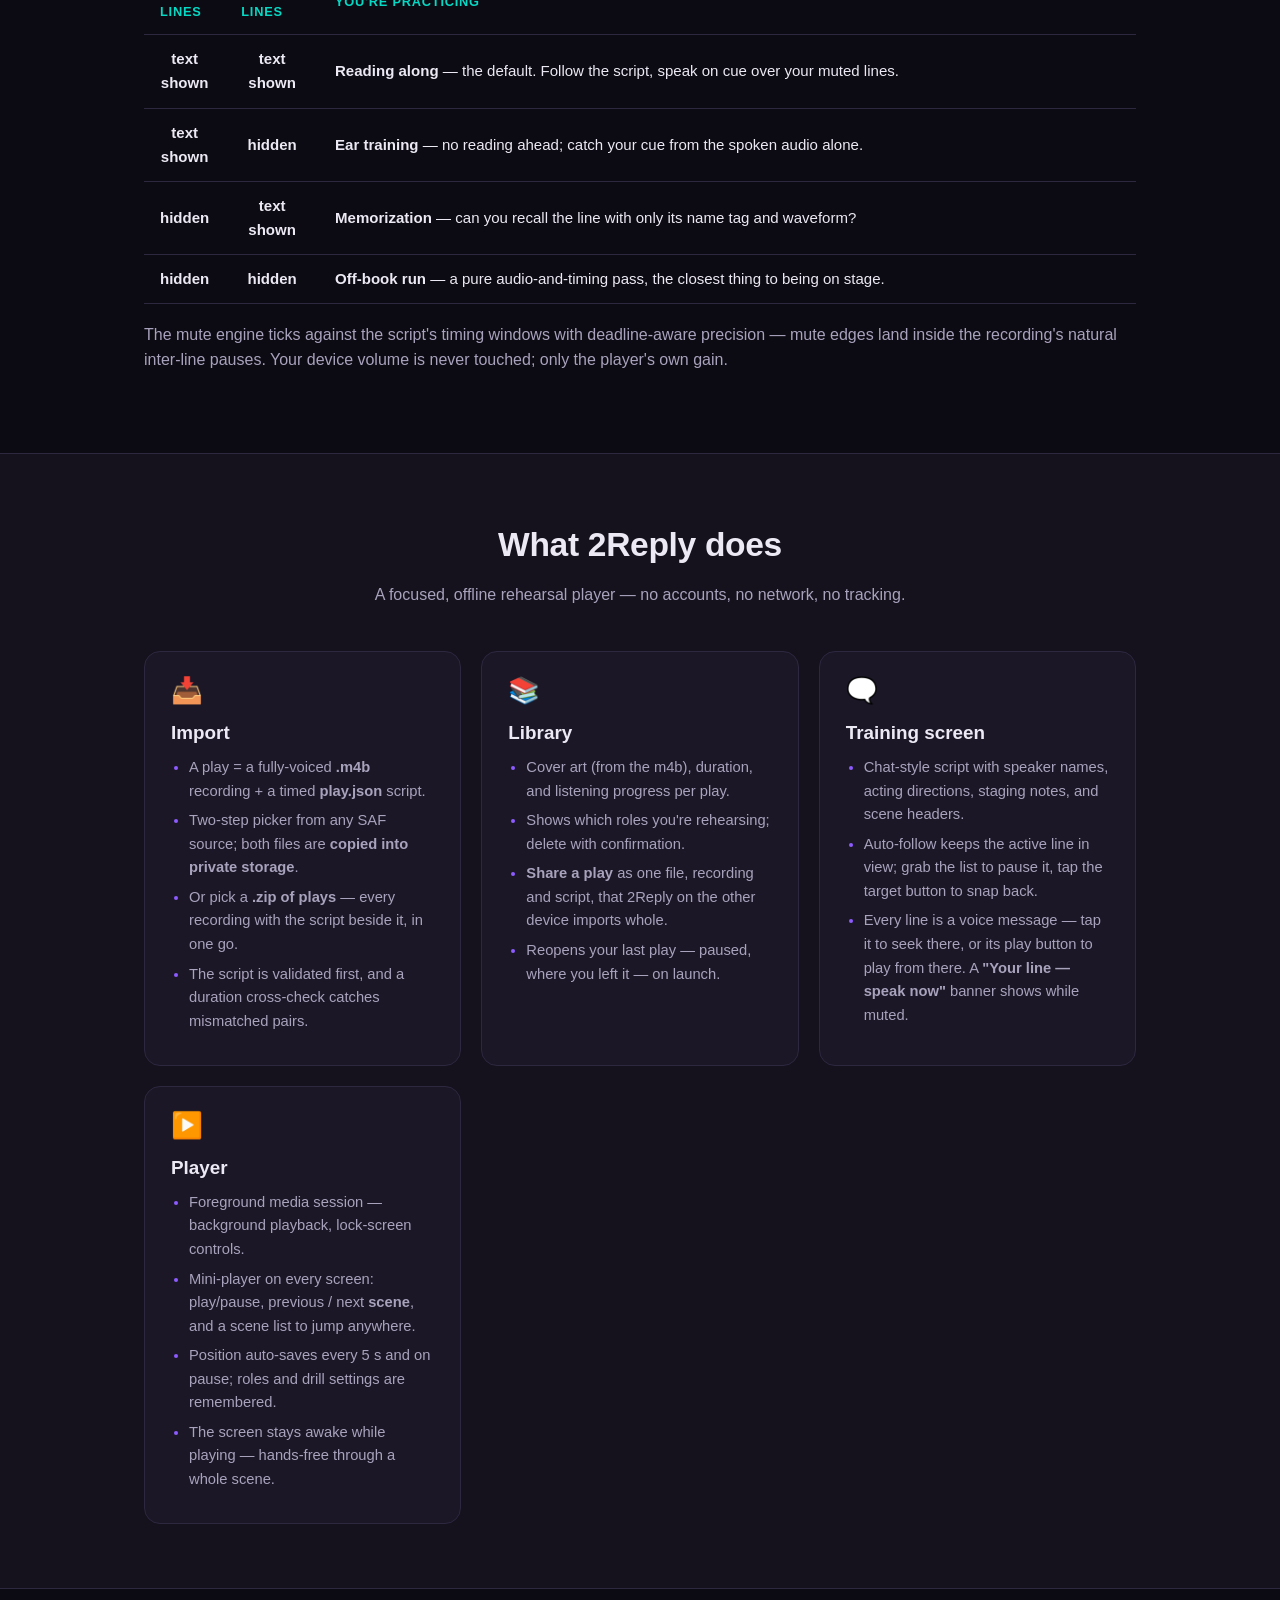
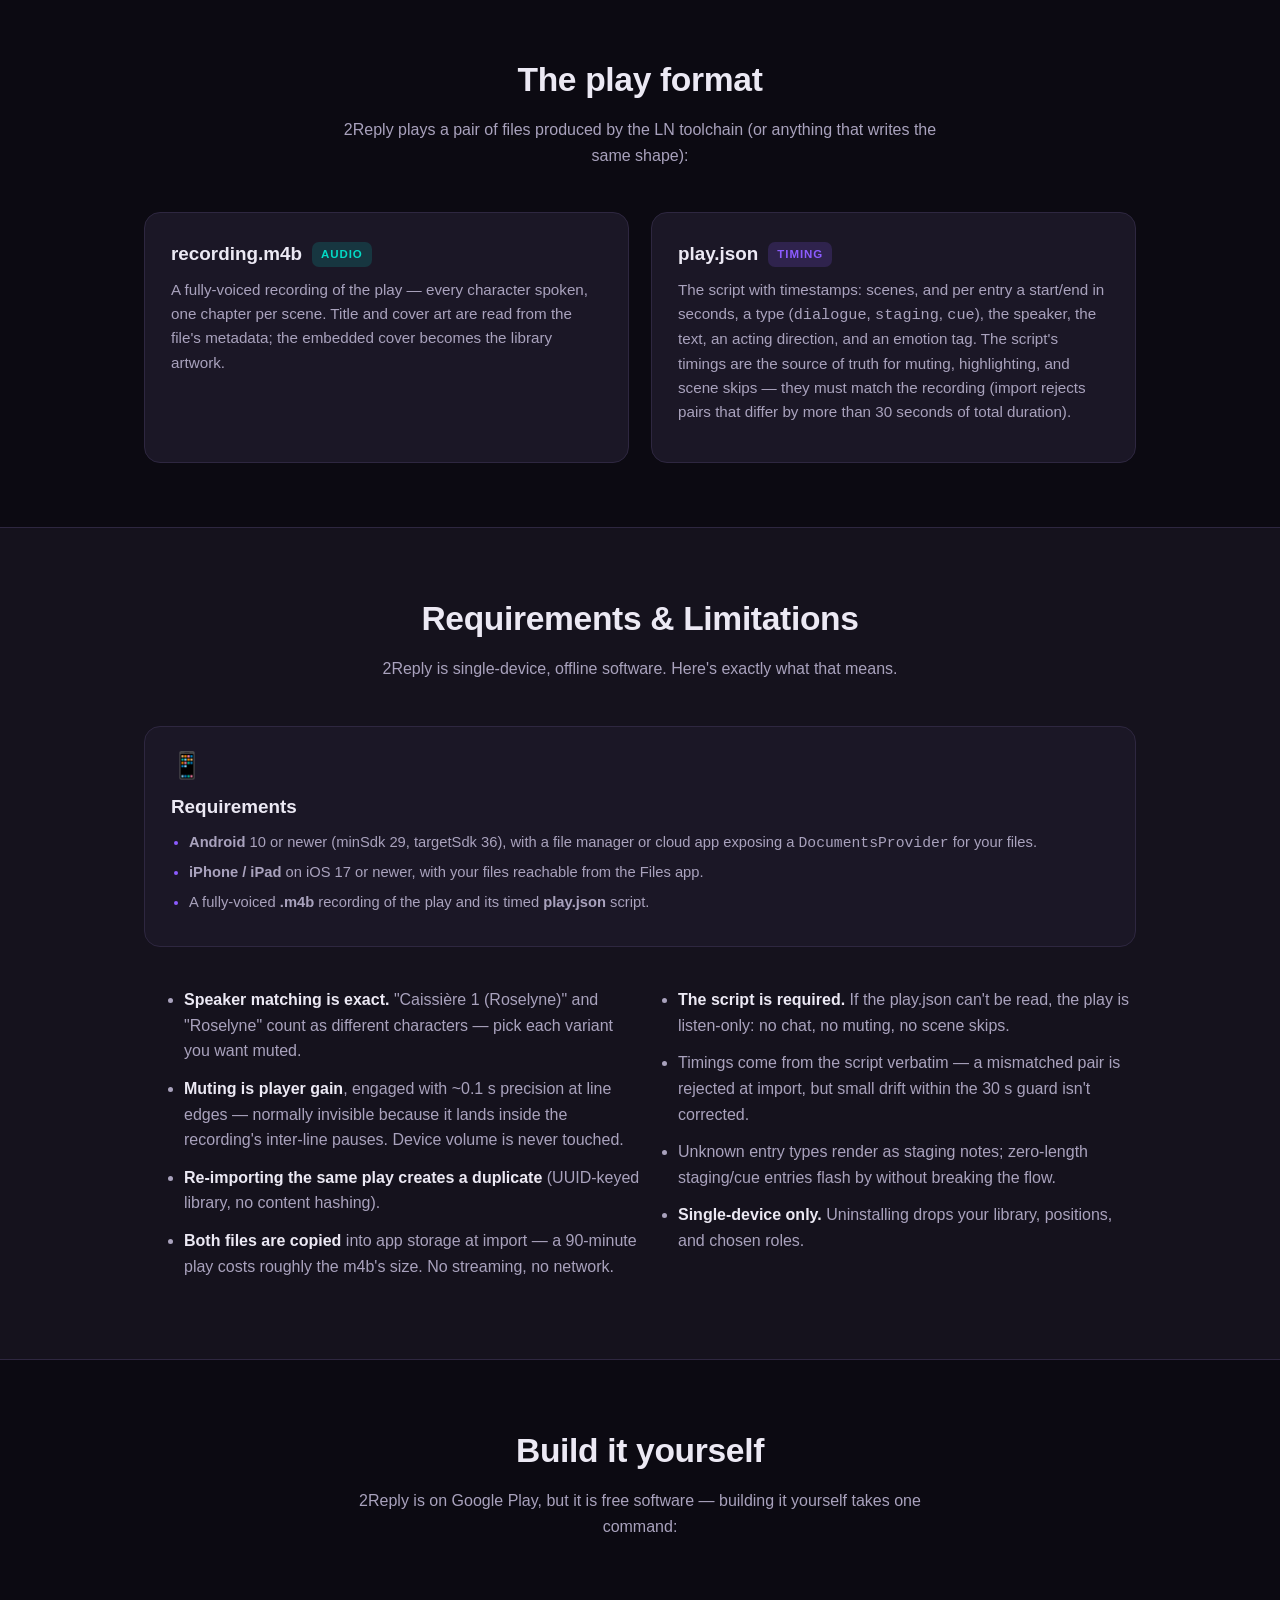
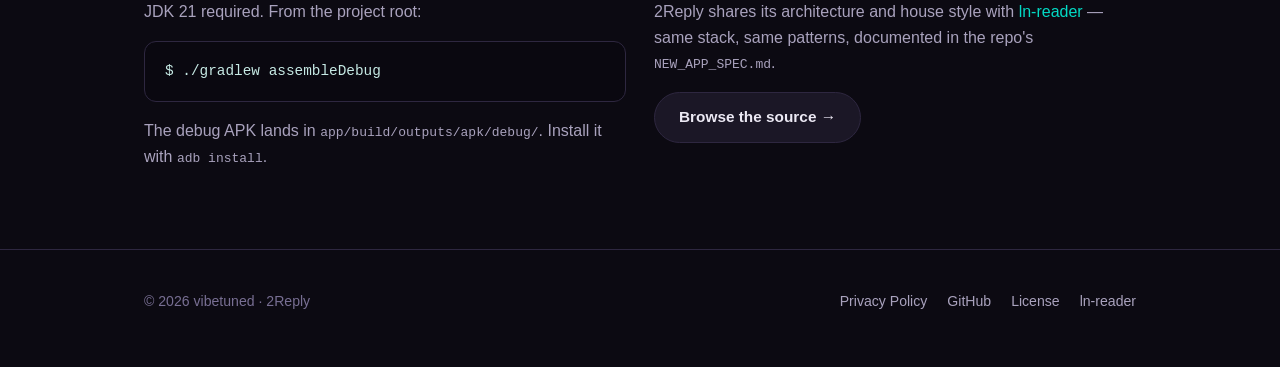
==== commit 3e190e05: "v1.2" ====
--- a/docs/index.html
+++ b/docs/index.html
@@ -62,9 +62,9 @@
         <a class="btn btn-ghost" href="#screenshots">See it in action →</a>
       </div>
       <div class="badge-row">
-        <span class="badge">★ Google Play · v1.1</span>
-        <span class="badge">★ App Store · v1.1</span>
-        <span class="badge badge-android">Native Android · Kotlin + Jetpack Compose · 13+</span>
+        <span class="badge">★ Google Play · v1.2</span>
+        <span class="badge">★ App Store · v1.2</span>
+        <span class="badge badge-android">Native Android · Kotlin + Jetpack Compose · 10+</span>
         <span class="badge badge-ios">Native iOS · Swift + SwiftUI · 17+</span>
         <span class="badge">100% on-device · no network at all</span>
       </div>
@@ -111,9 +111,32 @@
   <section id="whatsnew" class="alt">
     <div class="wrap">
       <div class="section-head">
+        <span class="ver-pill">v1.2 · 26 Oct 2026</span>
+        <h2>What's new</h2>
+        <p>Plays travel now: import a whole zip of them, share one in a tap — and Android 10 phones join in.</p>
+      </div>
+      <div class="grid">
+        <div class="card">
+          <span class="ico">📦</span>
+          <h3>Import a zip of plays</h3>
+          <p>Pick a <strong>.zip</strong> — a Drive download of a plays folder, say — and every recording comes in with the script beside it, in one go. On iPhone it works from AirDrop and "Open in…" too. A recording without its script is reported, never guessed.</p>
+        </div>
+        <div class="card">
+          <span class="ico">📤</span>
+          <h3>Share a play</h3>
+          <p>Send a play with Quick Share, AirDrop, Messages or Mail. It travels as <strong>one file</strong> with its recording and script, and 2Reply on the other device — Android or iPhone — imports it whole.</p>
+        </div>
+        <div class="card">
+          <span class="ico">📱</span>
+          <h3>Android 10 and newer</h3>
+          <p>The Android app now runs on Android 10, 11 and 12 too — it used to need Android 13.</p>
+        </div>
+      </div>
+
+      <div class="section-head" style="margin-top:64px;">
         <span class="ver-pill">v1.1 · 1 Oct 2026</span>
-        <h2>What's new</h2>
-        <p>A new look, and a script you can play line by line.</p>
+        <h2>A new look, line by line</h2>
+        <p>A darkened-theatre design, and a script you can play line by line.</p>
       </div>
       <div class="grid">
         <div class="card">
@@ -244,6 +267,7 @@
           <ul>
             <li>A play = a fully-voiced <strong>.m4b</strong> recording + a timed <strong>play.json</strong> script.</li>
             <li>Two-step picker from any SAF source; both files are <strong>copied into private storage</strong>.</li>
+            <li>Or pick a <strong>.zip of plays</strong> — every recording with the script beside it, in one go.</li>
             <li>The script is validated first, and a duration cross-check catches mismatched pairs.</li>
           </ul>
         </div>
@@ -253,6 +277,7 @@
           <ul>
             <li>Cover art (from the m4b), duration, and listening progress per play.</li>
             <li>Shows which roles you're rehearsing; delete with confirmation.</li>
+            <li><strong>Share a play</strong> as one file, recording and script, that 2Reply on the other device imports whole.</li>
             <li>Reopens your last play — paused, where you left it — on launch.</li>
           </ul>
         </div>
@@ -322,7 +347,7 @@
           <span class="ico">📱</span>
           <h3>Requirements</h3>
           <ul>
-            <li><strong>Android</strong> 13 or newer (minSdk 33, targetSdk 36), with a file manager or cloud app exposing a <code>DocumentsProvider</code> for your files.</li>
+            <li><strong>Android</strong> 10 or newer (minSdk 29, targetSdk 36), with a file manager or cloud app exposing a <code>DocumentsProvider</code> for your files.</li>
             <li><strong>iPhone / iPad</strong> on iOS 17 or newer, with your files reachable from the Files app.</li>
             <li>A fully-voiced <strong>.m4b</strong> recording of the play and its timed <strong>play.json</strong> script.</li>
           </ul>
